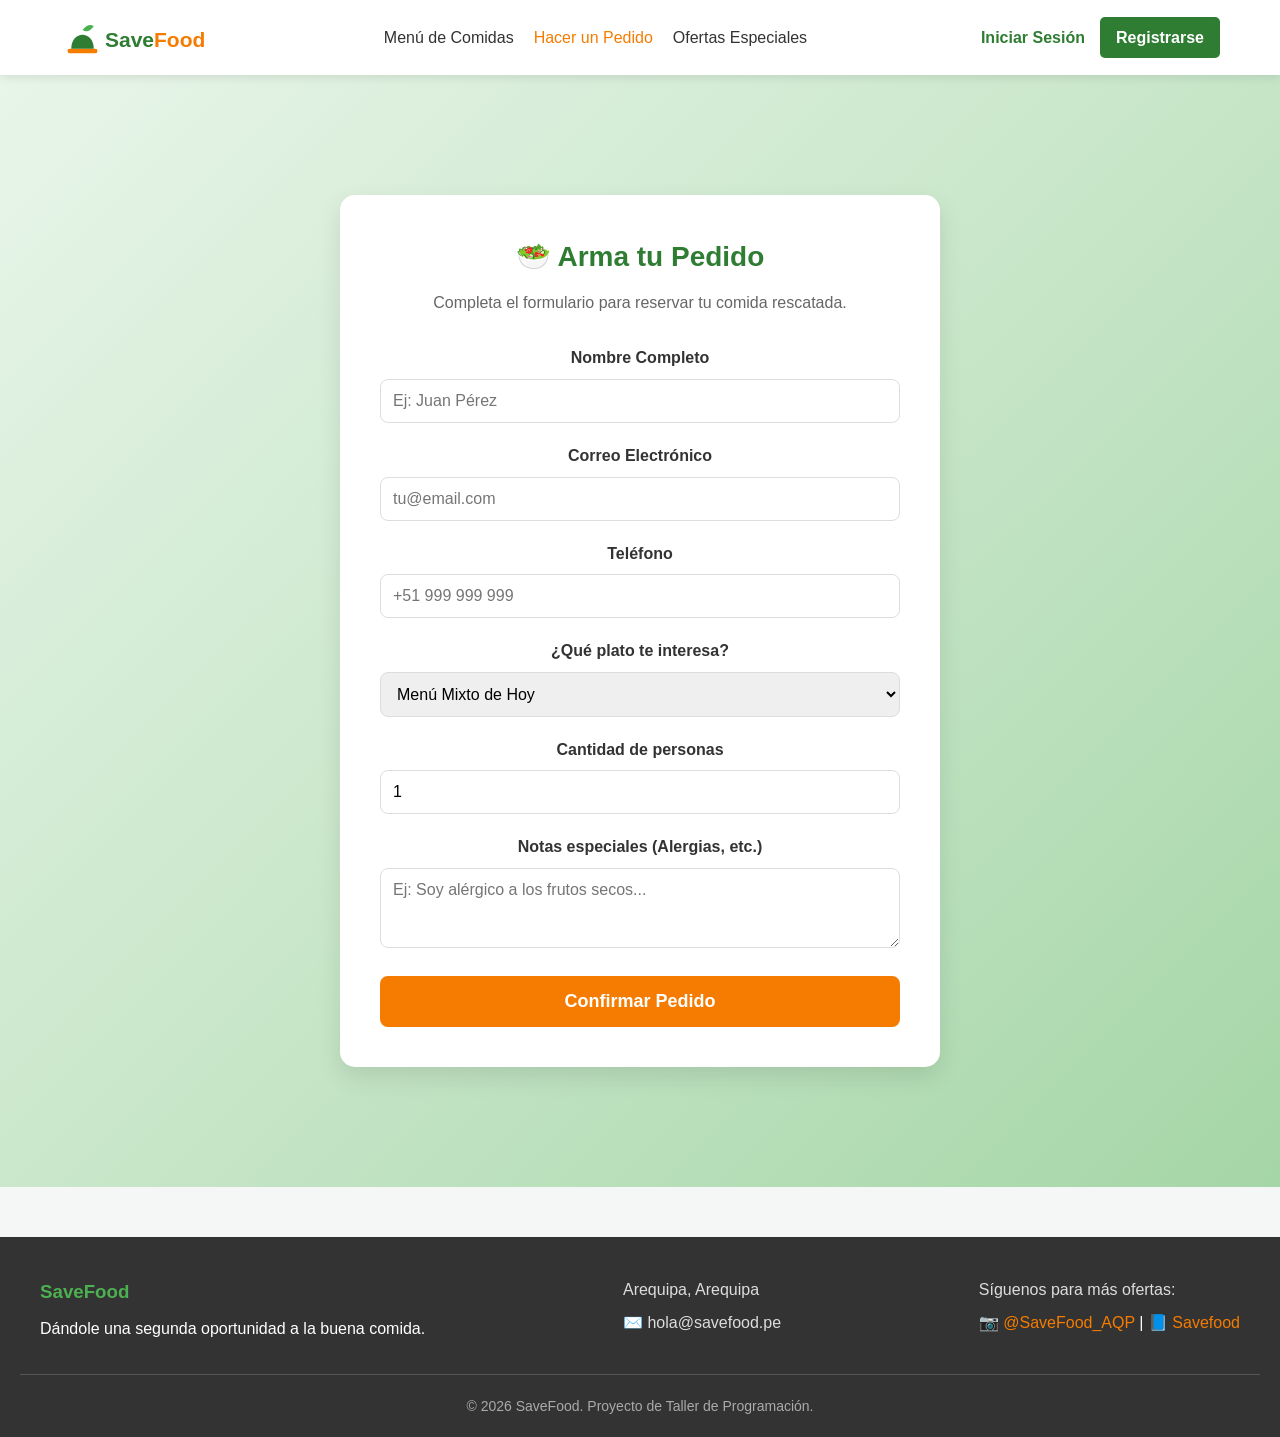
==== form_pedido.html @ f2fd96bf "Avance de las 4 primeras páginas del proyecto" ====
<!DOCTYPE html>
<html lang="es">
<head>
  <meta charset="UTF-8">
  <meta name="viewport" content="width=device-width, initial-scale=1.0">
  <title>Hacer Pedido | SaveFood</title>
  <link rel="icon" type="image/svg+xml" href="resources/logo_mini.svg">
  <link rel="stylesheet" href="styles.css">
  
  <!-- Estilos específicos para el formulario -->
  <style>
    .form-container {
      background-color: white;
      max-width: 600px;
      margin: 40px auto;
      padding: 40px;
      border-radius: 15px;
      box-shadow: 0 10px 25px rgba(0,0,0,0.1);
    }

    .form-header {
      text-align: center;
      margin-bottom: 30px;
    }

    .form-header h2 {
      color: #2e7d32;
      font-size: 28px;
      margin-bottom: 10px;
    }

    .form-header p {
      color: #666;
    }

    .form-group {
      margin-bottom: 20px;
    }

    .form-group label {
      display: block;
      margin-bottom: 8px;
      font-weight: 600;
      color: #333;
    }

    .form-group input,
    .form-group select,
    .form-group textarea {
      width: 100%;
      padding: 12px;
      border: 1px solid #ddd;
      border-radius: 8px;
      font-size: 16px;
      font-family: inherit;
      transition: border-color 0.3s;
    }

    .form-group input:focus,
    .form-group select:focus,
    .form-group textarea:focus {
      outline: none;
      border-color: #2e7d32;
      box-shadow: 0 0 0 3px rgba(46, 125, 50, 0.1);
    }

    .btn-enviar {
      width: 100%;
      padding: 15px;
      background-color: #f57c00;
      color: white;
      border: none;
      border-radius: 8px;
      font-size: 18px;
      font-weight: bold;
      cursor: pointer;
      transition: background 0.3s, transform 0.2s;
    }

    .btn-enviar:hover {
      background-color: #e65100;
      transform: translateY(-2px);
    }
  </style>
</head>
<body>

  <!-- HEADER (Igual al index) -->
  <header class="header-principal">
    <nav class="navegacion">
      <div class="logo">
        <a href="index.html">
          <img src="resources/logo_full.svg" alt="Logo SaveFood" class="logo-img">
        </a>
      </div>
      
      <ul class="enlaces-menu">
        <li><a href="menu.html">Menú de Comidas</a></li>
        <li><a href="form_pedido.html" style="color: #f57c00;">Hacer un Pedido</a></li>
        <li><a href="ofertas.html">Ofertas Especiales</a></li>
      </ul>

      <div class="accesos-usuario">
        <a href="login.html" class="btn-login">Iniciar Sesión</a>
        <a href="registrar.html" class="btn-registro">Registrarse</a>
      </div>
    </nav>
  </header>

  <main>
    <section class="hero-section">
      <div class="form-container">
        
        <div class="form-header">
          <h2>🥗 Arma tu Pedido</h2>
          <p>Completa el formulario para reservar tu comida rescatada.</p>
        </div>

        <form action="#" method="POST">
          
          <div class="form-group">
            <label for="nombre">Nombre Completo</label>
            <input type="text" id="nombre" name="nombre" placeholder="Ej: Juan Pérez" required>
          </div>

          <div class="form-group">
            <label for="email">Correo Electrónico</label>
            <input type="email" id="email" name="email" placeholder="tu@email.com" required>
          </div>

          <div class="form-group">
            <label for="telefono">Teléfono</label>
            <input type="tel" id="telefono" name="telefono" placeholder="+51 999 999 999" required>
          </div>

          <div class="form-group">
            <label for="plato">¿Qué plato te interesa?</label>
            <select id="plato" name="plato">
              <option value="mixto">Menú Mixto de Hoy</option>
              <option value="vegano">Opción Vegana</option>
              <option value="postre">Postres Salvados</option>
              <option value="otro">Sorpréndeme (Random)</option>
            </select>
          </div>

          <div class="form-group">
            <label for="cantidad">Cantidad de personas</label>
            <input type="number" id="cantidad" name="cantidad" min="1" max="10" value="1">
          </div>

          <div class="form-group">
            <label for="notas">Notas especiales (Alergias, etc.)</label>
            <textarea id="notas" name="notas" rows="3" placeholder="Ej: Soy alérgico a los frutos secos..."></textarea>
          </div>

          <button type="submit" class="btn-enviar">Confirmar Pedido</button>
          
        </form>
      </div>
    </section>
  </main>

  <footer class="footer-principal">
    <div class="footer-contenedor">
      <div class="footer-info">
        <h3>SaveFood</h3>
        <p>Dándole una segunda oportunidad a la buena comida.</p>
      </div>
      <div class="footer-contacto">
        <p> Arequipa, Arequipa</p>
        <p>✉️ hola@savefood.pe</p>
      </div>
      <div class="footer-redes">
        <p>Síguenos para más ofertas:</p>
        <a href="#">📷 @SaveFood_AQP</a> | <a href="#">📘 Savefood</a>
      </div>
    </div>
    <div class="footer-copyright">
      <p>&copy; 2026 SaveFood. Proyecto de Taller de Programación.</p>
    </div>
  </footer>

</body>
</html>
---- styles.css ----
/*
   RESETEO GENERAL
*/
* {
    margin: 0;
    padding: 0;
    box-sizing: border-box;
    font-family: 'Segoe UI', Tahoma, Geneva, Verdana, sans-serif;
}

body {
    background-color: #f4f7f6; /* Fondo gris muy claro */
    color: #333333;            /* Gris oscuro para el texto normal */
    line-height: 1.6;
}

a {
    text-decoration: none;
    color: inherit;
}

ul {
    list-style: none;
}

/*
   1. BARRA DE NAVEGACIÓN (HEADER)
*/
.header-principal {
    background-color: #ffffff;
    box-shadow: 0 2px 10px rgba(0, 0, 0, 0.1);
    position: sticky;
    top: 0;
    z-index: 100;
}

.navegacion {
    display: flex;
    justify-content: space-between;
    align-items: center;
    max-width: 1200px;
    margin: 0 auto;
    padding: 15px 20px;
}

.logo h2 {
    color: #2e7d32; /* Verde oscuro */
    font-size: 24px;
    font-weight: 800;
}

.logo-img {
    height: 45px; /* Tamaño del logo*/
    width: auto;  /* Mantiene las proporciones correctas de la imagen */
    display: block; /* Evita pequeños márgenes invisibles debajo de la imagen */
    transition: transform 0.3s ease; /* Efecto suave para cuando pases el mouse */
}

.logo-img:hover {
    transform: scale(1.05);
}

.enlaces-menu {
    display: flex;
    gap: 20px;
}

.enlaces-menu a {
    font-weight: 500;
    transition: color 0.3s ease;
}

.enlaces-menu a:hover {
    color: #f57c00; /* Naranja oferta */
}

.accesos-usuario {
    display: flex;
    gap: 15px;
    align-items: center;
}

.btn-login {
    font-weight: 600;
    color: #2e7d32; /* Verde oscuro */
}

.btn-login:hover {
    color: #f57c00; /* Naranja oferta */
}

.btn-registro {
    background-color: #2e7d32; /* Verde oscuro */
    color: #ffffff;
    padding: 8px 16px;
    border-radius: 5px;
    font-weight: 600;
    transition: background 0.3s;
}

.btn-registro:hover {
    background-color: #4caf50; /* Verde claro */
}

/* 
   RESPONSIVIDAD DEL HEADER (Media Queries)
*/

@media (max-width: 768px) {
    .navegacion {
        flex-direction: column; 
        gap: 15px;              
        padding: 15px 10px;
    }

    .enlaces-menu {
        flex-wrap: wrap;       
        justify-content: center;
        gap: 15px;
    }

    .accesos-usuario {
        width: 100%;
        justify-content: center; /* Centra los botones de inicio/registro en móviles */
    }
}

@media (max-width: 480px) {
    .enlaces-menu {
        flex-direction: column; /* En pantallas muy pequeñas (celulares), los enlaces van uno abajo del otro */
        align-items: center;
        gap: 10px;
    }
}

/*
   2. SECCIÓN PRINCIPAL (HERO SECTION)
*/
.hero-section {
    min-height: 100vh;
    text-align: center;
    padding: 80px 20px;
    background: linear-gradient(135deg, #e8f5e9 0%, #c8e6c9 50%, #a5d6a7 100%);
    background-color: #ffffff;
    margin-bottom: 40px;
}

.hero-contenido {
    max-width: 800px;
    margin: 0 auto;
}

.hero-contenido h1 {
    font-size: 48px; /* Aumentamos un poco el tamaño para el efecto full screen */
    color: #2e7d32;
    margin-bottom: 20px;
}

.hero-contenido p {
    font-size: 20px; /* Texto un poco más grande y legible */
    margin-bottom: 40px;
    color: #555;
}

.botones-accion {
    display: flex;
    justify-content: center;
    gap: 20px;
    flex-wrap: wrap;
}

/* Estilos compartidos para botones grandes */
.btn-primario, .btn-secundario {
    padding: 12px 24px;
    border-radius: 5px;
    font-weight: bold;
    font-size: 16px;
    transition: all 0.3s ease;
}

.btn-primario {
    background-color: #f57c00; /* Naranja oferta */
    color: #ffffff;
}

.btn-primario:hover {
    background-color: #e65100; /* Naranja hover */
    transform: translateY(-2px);
}

.btn-secundario {
    background-color: transparent;
    color: #f57c00; /* Naranja oferta */
    border: 2px solid #f57c00; /* Naranja oferta */
}

.btn-secundario:hover {
    background-color: #f57c00; /* Naranja oferta */
    color: #ffffff;
}

/*
   3. SECCIÓN: ¿CÓMO FUNCIONA?
*/
.como-funciona-section {
    max-width: 1200px;
    margin: 0 auto;
    text-align: center;
    padding: 40px 20px 80px;
}

.como-funciona-section h2 {
    color: #2e7d32; /* Verde oscuro */
    margin-bottom: 40px;
    font-size: 28px;
}

.pasos-contenedor {
    display: grid;
    grid-template-columns: repeat(auto-fit, minmax(300px, 1fr));
    gap: 30px;
    margin: 0 auto; 
}

.paso-tarjeta {
    padding: 30px 20px;
    border-radius: 10px;
    box-shadow: 0 4px 6px rgba(0, 0, 0, 0.05);
    transition: transform 0.3s;
}

.paso-tarjeta:hover {
    transform: translateY(-5px);
}

.numero-paso {
    display: inline-block;
    background-color: #4caf50; /* Verde claro */
    color: #ffffff;
    width: 40px;
    height: 40px;
    line-height: 40px;
    border-radius: 50%;
    font-size: 20px;
    font-weight: bold;
    margin-bottom: 15px;
}

/*
   4. PIE DE PÁGINA (FOOTER)
*/
.footer-principal {
    background-color: #333333; /* Gris oscuro */
    color: #ffffff;
    padding: 40px 20px 20px;
    margin-top: 50px;
}

.footer-contenedor {
    max-width: 1200px;
    margin: 0 auto;
    display: flex;
    justify-content: space-between;
    flex-wrap: wrap;
    gap: 20px;
    margin-bottom: 30px;
}

.footer-info h3 {
    color: #4caf50; /* Verde claro */
    margin-bottom: 10px;
}

.footer-contacto p, .footer-redes p {
    margin-bottom: 8px;
    color: #ddd;
}

.footer-redes a {
    color: #f57c00; /* Naranja oferta */
}

.footer-redes a:hover {
    text-decoration: underline;
}

.footer-copyright {
    text-align: center;
    border-top: 1px solid #555;
    padding-top: 20px;
    font-size: 14px;
    color: #aaa;
}

/* 
   5. PÁGINA DE OFERTAS (ofertas.html)
*/

.ofertas-encabezado {
    text-align: center;
    margin-bottom: 50px;
}

.ofertas-encabezado h1 {
    color: #2e7d32;
    font-size: 36px;
    margin-bottom: 15px;
}

.ofertas-encabezado p {
    color: #555;
    font-size: 18px;
}

/* Cuadrícula responsiva para las tarjetas */
.grid-ofertas {
    display: grid;
    /* para que las tarjetas se adapten solas al tamaño de la pantalla */
    grid-template-columns: repeat(auto-fit, minmax(300px, 1fr));
    gap: 30px;
}

/* Diseño de cada tarjeta individual */
.tarjeta-oferta {
    background-color: #ffffff;
    border-radius: 10px;
    box-shadow: 0 4px 10px rgba(0, 0, 0, 0.08);
    overflow: hidden; /* Mantiene el indicador de urgencia dentro de los bordes redondeados */
    transition: transform 0.3s ease, box-shadow 0.3s ease;
    display: flex;
    flex-direction: column;
}

.tarjeta-oferta:hover {
    transform: translateY(-5px);
    box-shadow: 0 8px 20px rgba(0, 0, 0, 0.12);
}

/* Indicadores de urgencia */
.indicador-urgencia {
    background-color: #f57c00; /* Naranja base */
    color: #ffffff;
    text-align: center;
    padding: 10px;
    font-weight: bold;
    font-size: 14px;
    letter-spacing: 0.5px;
}

.urgencia-alta {
    background-color: #d32f2f; /* Rojo alerta para mayor urgencia */
}

/* Contenido interno de la tarjeta */
.oferta-contenido {
    padding: 25px 20px;
    display: flex;
    flex-direction: column;
    flex-grow: 1; /* Hace que el botón siempre quede al final si los textos varían */
}

.producto-nombre {
    color: #333333;
    font-size: 20px;
    margin-bottom: 5px;
}

.producto-restaurante {
    color: #777777;
    font-size: 14px;
    margin-bottom: 20px;
}

/* Sección de precios (Tachado y Descuento) */
.producto-precios {
    display: flex;
    align-items: center;
    justify-content: space-between;
    margin-bottom: 25px;
    padding-top: 15px;
    border-top: 1px dashed #dddddd;
}

.precio-original {
    color: #999999;
    text-decoration: line-through; /* Crea el efecto de texto tachado */
    font-size: 16px;
}

.precio-descuento {
    color: #2e7d32;
    font-size: 24px;
    font-weight: 800;
}

/* Utilidad para hacer que el botón ocupe todo el ancho disponible */
.btn-ancho-completo {
    width: 100%;
    display: block;
    text-align: center;
    margin-top: auto; /* Empuja el botón hacia abajo si sobra espacio */
    background-color: #2e7d32;
}

.btn-ancho-completo:hover{
    background: #4caf50;
}

/*
    6. SECCIÓN MENÚ DE COMIDAS
*/

.container-menu {
    max-width: 1200px;
    margin: 40px auto;
    padding: 0 20px;
}

.titulo-seccion {
    text-align: center;
    margin-bottom: 40px;
}

.page-title {
    font-size: 36px;
    color: #2e7d32;
    margin-bottom: 10px;
}

.subhead {
    color: #666;
    font-size: 18px;
}

.contenedor-menu {
    display: flex;
    gap: 25px;
    justify-content: center;
    flex-wrap: wrap;
}

/* CARD */
.card {
    background: #fff;
    width: 280px;
    border-radius: 12px;
    overflow: hidden;
    box-shadow: 0 4px 12px rgba(0,0,0,0.1);
    transition: transform 0.3s ease;
}

.card:hover {
    transform: translateY(-5px);
}

.card img {
    width: 100%;
    height: 140px;
    object-fit: cover;
    display: block;
}

.contenido {
    padding: 20px;
}

.contenido h2 {
    font-size: 18px;
    margin-bottom: 10px;
    color: #333;
}

.descripcion {
    font-size: 14px;
    color: #666;
    margin-bottom: 10px;
    line-height: 1.4;
}

.precio-original {
    text-decoration: line-through;
    color: #999;
    font-size: 13px;
}

.precio-descuento {
    font-size: 18px;
    font-weight: bold;
    color: #f57c00;
    margin: 8px 0;
}

/* BOTÓN */
.btn-animado {
    width: 100%;
    padding: 10px;
    border: none;
    background: #2e7d32;
    color: white;
    border-radius: 6px;
    cursor: pointer;
    transition: 0.3s;
    font-weight: 600;
    font-size: 14px;
}

.btn-animado:hover {
    background: #4caf50;
}

.btn-animado:active {
    transform: scale(0.98);
}

/* DESTACADO */
.destacado {
    border: 2px solid #f57c00;
    transform: scale(1.02);
}

.destacado:hover {
    transform: translateY(-5px) scale(1.02);
}

/* RESPONSIVE */
@media (max-width: 768px) {
    .card {
        width: 250px;
    }
    
    .card img {
        height: 130px;
    }
    
    .page-title {
        font-size: 28px;
    }
}

@media (max-width: 480px) {
    .contenedor-menu {
        gap: 15px;
        padding: 0 10px;
    }
    
    .card {
        width: 100%;
        max-width: 280px;
    }
    
    .card img {
        height: 120px;
    }
    
    .page-title {
        font-size: 24px;
    }
    
    .subhead {
        font-size: 16px;
    }
}
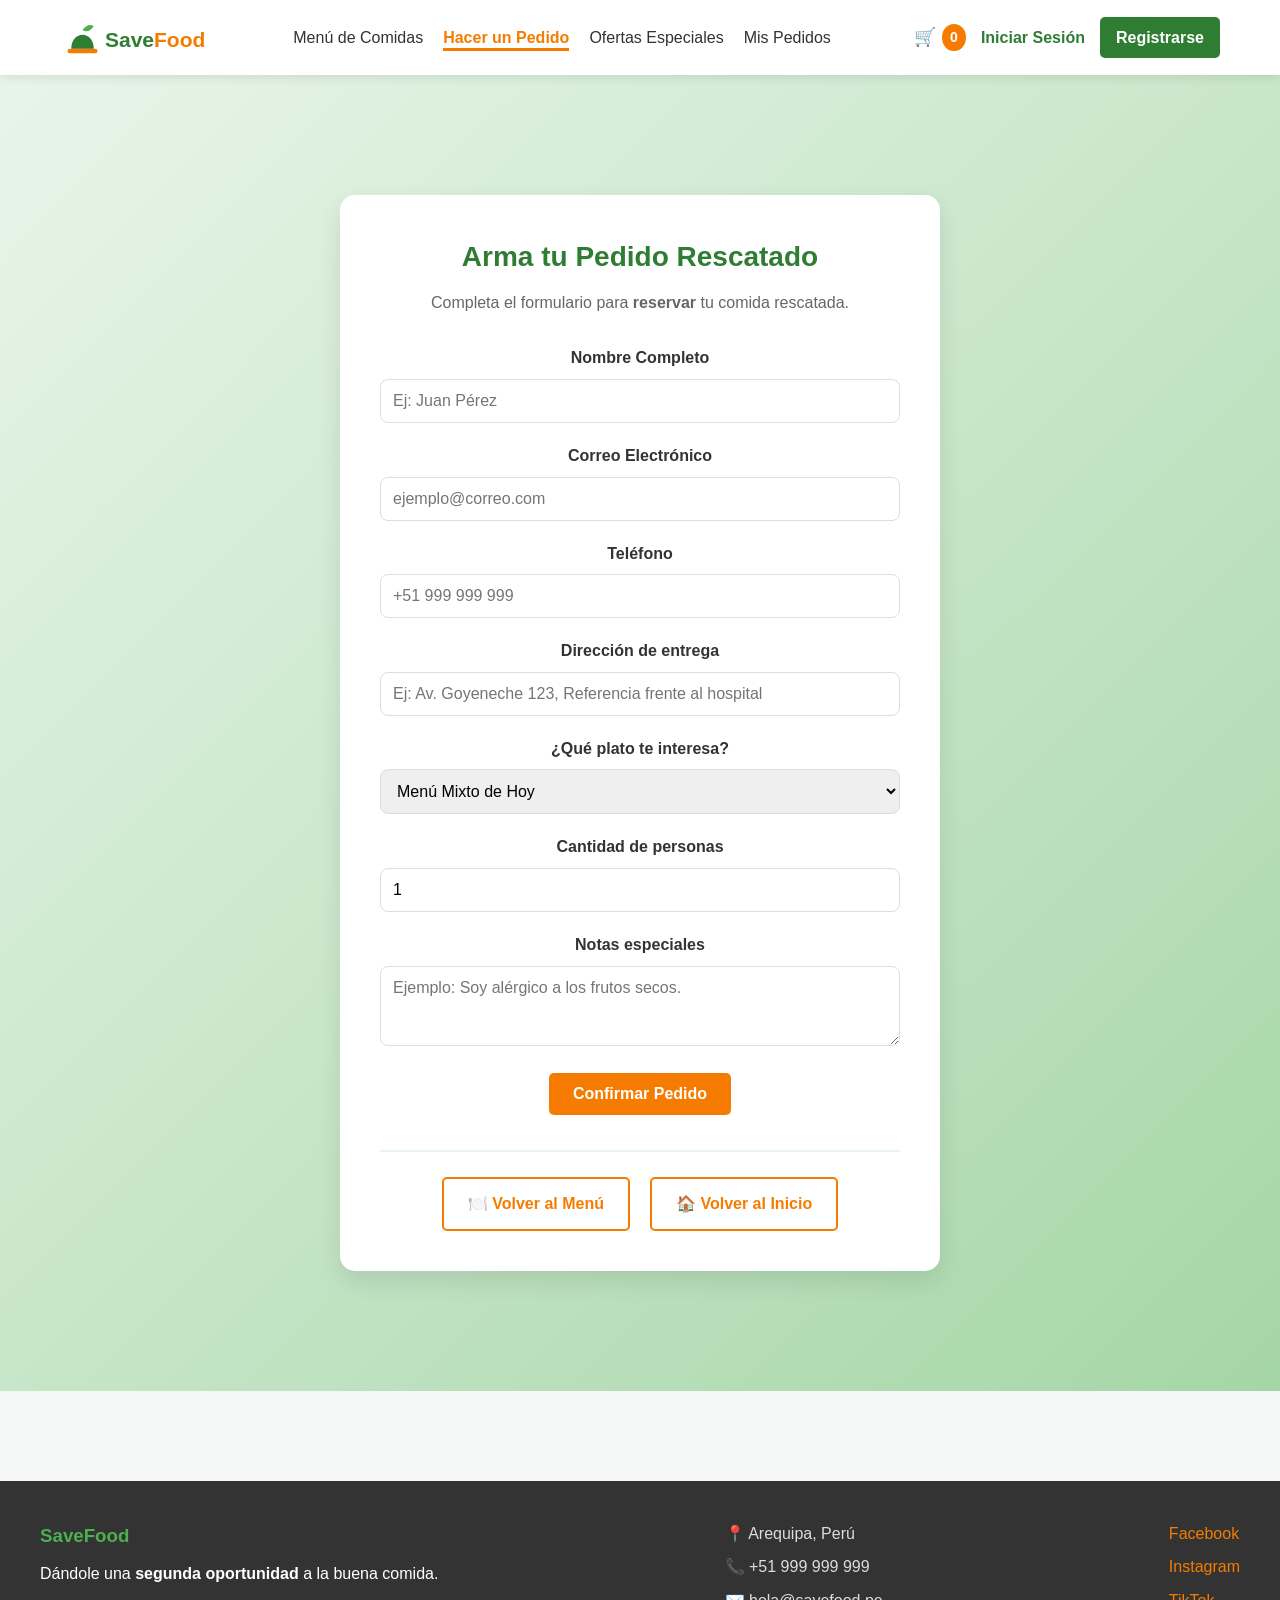
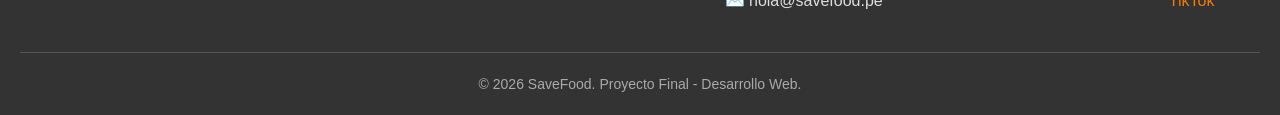
==== commit 4705810a: "Add files via upload" ====
--- a/form_pedido.html
+++ b/form_pedido.html
@@ -1,184 +1,234 @@
-<!DOCTYPE html>
-<html lang="es">
-<head>
-  <meta charset="UTF-8">
-  <meta name="viewport" content="width=device-width, initial-scale=1.0">
-  <title>Hacer Pedido | SaveFood</title>
-  <link rel="icon" type="image/svg+xml" href="resources/logo_mini.svg">
-  <link rel="stylesheet" href="styles.css">
-  
-  <!-- Estilos específicos para el formulario -->
-  <style>
-    .form-container {
-      background-color: white;
-      max-width: 600px;
-      margin: 40px auto;
-      padding: 40px;
-      border-radius: 15px;
-      box-shadow: 0 10px 25px rgba(0,0,0,0.1);
-    }
-
-    .form-header {
-      text-align: center;
-      margin-bottom: 30px;
-    }
-
-    .form-header h2 {
-      color: #2e7d32;
-      font-size: 28px;
-      margin-bottom: 10px;
-    }
-
-    .form-header p {
-      color: #666;
-    }
-
-    .form-group {
-      margin-bottom: 20px;
-    }
-
-    .form-group label {
-      display: block;
-      margin-bottom: 8px;
-      font-weight: 600;
-      color: #333;
-    }
-
-    .form-group input,
-    .form-group select,
-    .form-group textarea {
-      width: 100%;
-      padding: 12px;
-      border: 1px solid #ddd;
-      border-radius: 8px;
-      font-size: 16px;
-      font-family: inherit;
-      transition: border-color 0.3s;
-    }
-
-    .form-group input:focus,
-    .form-group select:focus,
-    .form-group textarea:focus {
-      outline: none;
-      border-color: #2e7d32;
-      box-shadow: 0 0 0 3px rgba(46, 125, 50, 0.1);
-    }
-
-    .btn-enviar {
-      width: 100%;
-      padding: 15px;
-      background-color: #f57c00;
-      color: white;
-      border: none;
-      border-radius: 8px;
-      font-size: 18px;
-      font-weight: bold;
-      cursor: pointer;
-      transition: background 0.3s, transform 0.2s;
-    }
-
-    .btn-enviar:hover {
-      background-color: #e65100;
-      transform: translateY(-2px);
-    }
-  </style>
-</head>
-<body>
-
-  <!-- HEADER (Igual al index) -->
-  <header class="header-principal">
-    <nav class="navegacion">
-      <div class="logo">
-        <a href="index.html">
-          <img src="resources/logo_full.svg" alt="Logo SaveFood" class="logo-img">
-        </a>
-      </div>
-      
-      <ul class="enlaces-menu">
-        <li><a href="menu.html">Menú de Comidas</a></li>
-        <li><a href="form_pedido.html" style="color: #f57c00;">Hacer un Pedido</a></li>
-        <li><a href="ofertas.html">Ofertas Especiales</a></li>
-      </ul>
-
-      <div class="accesos-usuario">
-        <a href="login.html" class="btn-login">Iniciar Sesión</a>
-        <a href="registrar.html" class="btn-registro">Registrarse</a>
-      </div>
-    </nav>
-  </header>
-
-  <main>
-    <section class="hero-section">
-      <div class="form-container">
-        
-        <div class="form-header">
-          <h2>🥗 Arma tu Pedido</h2>
-          <p>Completa el formulario para reservar tu comida rescatada.</p>
-        </div>
-
-        <form action="#" method="POST">
-          
-          <div class="form-group">
-            <label for="nombre">Nombre Completo</label>
-            <input type="text" id="nombre" name="nombre" placeholder="Ej: Juan Pérez" required>
-          </div>
-
-          <div class="form-group">
-            <label for="email">Correo Electrónico</label>
-            <input type="email" id="email" name="email" placeholder="tu@email.com" required>
-          </div>
-
-          <div class="form-group">
-            <label for="telefono">Teléfono</label>
-            <input type="tel" id="telefono" name="telefono" placeholder="+51 999 999 999" required>
-          </div>
-
-          <div class="form-group">
-            <label for="plato">¿Qué plato te interesa?</label>
-            <select id="plato" name="plato">
-              <option value="mixto">Menú Mixto de Hoy</option>
-              <option value="vegano">Opción Vegana</option>
-              <option value="postre">Postres Salvados</option>
-              <option value="otro">Sorpréndeme (Random)</option>
-            </select>
-          </div>
-
-          <div class="form-group">
-            <label for="cantidad">Cantidad de personas</label>
-            <input type="number" id="cantidad" name="cantidad" min="1" max="10" value="1">
-          </div>
-
-          <div class="form-group">
-            <label for="notas">Notas especiales (Alergias, etc.)</label>
-            <textarea id="notas" name="notas" rows="3" placeholder="Ej: Soy alérgico a los frutos secos..."></textarea>
-          </div>
-
-          <button type="submit" class="btn-enviar">Confirmar Pedido</button>
-          
-        </form>
-      </div>
-    </section>
-  </main>
-
-  <footer class="footer-principal">
-    <div class="footer-contenedor">
-      <div class="footer-info">
-        <h3>SaveFood</h3>
-        <p>Dándole una segunda oportunidad a la buena comida.</p>
-      </div>
-      <div class="footer-contacto">
-        <p> Arequipa, Arequipa</p>
-        <p>✉️ hola@savefood.pe</p>
-      </div>
-      <div class="footer-redes">
-        <p>Síguenos para más ofertas:</p>
-        <a href="#">📷 @SaveFood_AQP</a> | <a href="#">📘 Savefood</a>
-      </div>
-    </div>
-    <div class="footer-copyright">
-      <p>&copy; 2026 SaveFood. Proyecto de Taller de Programación.</p>
-    </div>
-  </footer>
-
-</body>
+<!DOCTYPE html>
+<html lang="es">
+
+<head>
+    <meta charset="UTF-8">
+    <meta name="viewport" content="width=device-width, initial-scale=1.0">
+    <meta name="description"
+        content="Completa tu pedido en SaveFood y reserva alimentos de calidad mientras ayudas a reducir el desperdicio de comida.">
+
+    <title>Hacer Pedido | SaveFood</title>
+
+    <link rel="icon" type="image/svg+xml" href="resources/logo_mini.svg">
+    <link rel="stylesheet" href="styles.css">
+</head>
+
+<body>
+
+    <!-- =========================================
+         SESIÓN 02 - ENCABEZADO DEL SITIO
+    ========================================= -->
+
+    <header class="header-principal">
+
+        <nav class="navegacion">
+
+            <div class="logo">
+                <a href="index.html">
+                    <img src="resources/logo_full.svg"
+                        alt="Logo SaveFood"
+                        class="logo-img">
+                </a>
+            </div>
+
+            <ul class="enlaces-menu">
+                <li><a href="menu.html">Menú de Comidas</a></li>
+                <li><a href="form_pedido.html" class="pagina-activa">Hacer un Pedido</a></li>
+                <li><a href="ofertas.html">Ofertas Especiales</a></li>
+                <li><a href="pedidos.html">Mis Pedidos</a></li>
+            </ul>
+
+            <div class="accesos-usuario">
+
+                <div class="carrito-icono">
+                    🛒
+                    <span id="contador-carrito" class="contador-carrito">0</span>
+                </div>
+
+                <a href="login.html" class="btn-login">Iniciar Sesión</a>
+                <a href="registrar.html" class="btn-registro">Registrarse</a>
+
+            </div>
+
+        </nav>
+
+    </header>
+
+    <!-- =========================================
+         SESIÓN 08 - Grid Layout (main con grid de una columna)
+    ========================================= -->
+
+    <main class="contenido-principal grid-layout">
+
+        <section class="hero-section">
+
+            <div class="contenedor">
+
+                <div class="form-container">
+
+                    <div class="form-header">
+                        <h2><strong>Arma tu Pedido</strong> Rescatado</h2>
+                        <p>Completa el formulario para <strong>reservar</strong> tu comida rescatada.</p>
+                    </div>
+
+                    <!-- SESIÓN 13 - Resumen del carrito -->
+                    <div id="resumen-carrito" class="resumen-carrito">
+                        <!-- El contenido se renderiza con JavaScript -->
+                    </div>
+
+                    <!-- SESIÓN 10 - Formulario de pedido -->
+                    <form id="pedidoForm">
+
+                        <div class="form-group">
+                            <label for="nombre">Nombre Completo</label>
+                            <input type="text" id="nombre" name="nombre" maxlength="60"
+                                   autocomplete="name" placeholder="Ej: Juan Pérez" required>
+                        </div>
+
+                        <div class="form-group">
+                            <label for="email">Correo Electrónico</label>
+                            <input type="email" id="email" name="email" maxlength="100"
+                                   autocomplete="email" placeholder="ejemplo@correo.com" required>
+                        </div>
+
+                        <div class="form-group">
+                            <label for="telefono">Teléfono</label>
+                            <input type="tel" id="telefono" name="telefono" maxlength="15"
+                                   placeholder="+51 999 999 999" required>
+                        </div>
+
+                        <div class="form-group">
+                            <label for="direccion">Dirección de entrega</label>
+                            <input type="text" id="direccion" name="direccion" maxlength="100"
+                                   placeholder="Ej: Av. Goyeneche 123, Referencia frente al hospital" required>
+                        </div>
+
+                        <div class="form-group">
+                            <label for="plato">¿Qué plato te interesa?</label>
+                            <select id="plato" name="plato" required>
+                                <option value="mixto">Menú Mixto de Hoy</option>
+                                <option value="vegano">Opción Vegana</option>
+                                <option value="postre">Postres Salvados</option>
+                                <option value="otro">Sorpréndeme</option>
+                            </select>
+                        </div>
+
+                        <div class="form-group">
+                            <label for="cantidad">Cantidad de personas</label>
+                            <input type="number" id="cantidad" name="cantidad" min="1" max="10" value="1" required>
+                        </div>
+
+                        <div class="form-group">
+                            <label for="notas">Notas especiales</label>
+                            <textarea id="notas" name="notas" rows="3" maxlength="250"
+                                      placeholder="Ejemplo: Soy alérgico a los frutos secos."></textarea>
+                        </div>
+
+                        <button type="submit" id="btnPedido" class="btn-enviar">
+                            Confirmar Pedido
+                        </button>
+
+                    </form>
+
+                    <div class="form-acciones">
+                        <a href="menu.html" class="btn-secundario">🍽️ Volver al Menú</a>
+                        <a href="index.html" class="btn-secundario">🏠 Volver al Inicio</a>
+                    </div>
+
+                </div>
+
+            </div>
+
+        </section>
+
+    </main>
+
+    <!-- =========================================
+         SESIÓN 02 - PIE DE PÁGINA (unificado)
+    ========================================= -->
+
+    <footer class="footer-principal">
+
+        <div class="footer-contenedor">
+
+            <div class="footer-info">
+                <h3>SaveFood</h3>
+                <p>Dándole una <strong>segunda oportunidad</strong> a la buena comida.</p>
+            </div>
+
+            <div class="footer-contacto">
+                <p>📍 Arequipa, Perú</p>
+                <p>📞 +51 999 999 999</p>
+                <p>✉️ hola@savefood.pe</p>
+            </div>
+
+            <div class="footer-redes">
+                <p><a href="#">Facebook</a></p>
+                <p><a href="#">Instagram</a></p>
+                <p><a href="#">TikTok</a></p>
+            </div>
+
+        </div>
+
+        <div class="footer-copyright">
+            <p>&copy; 2026 SaveFood. Proyecto Final - Desarrollo Web.</p>
+        </div>
+
+    </footer>
+
+    <script src="menu-script.js" defer></script>
+
+    <script>
+        document.addEventListener("DOMContentLoaded", function() {
+            renderizarCarrito();
+        });
+
+        const pedidoForm = document.getElementById("pedidoForm");
+
+        if (pedidoForm) {
+            pedidoForm.addEventListener("submit", function(e) {
+                e.preventDefault();
+
+                const nombre = document.getElementById("nombre").value.trim();
+                const email = document.getElementById("email").value.trim();
+                const telefono = document.getElementById("telefono").value.trim();
+                const direccion = document.getElementById("direccion").value.trim();
+
+                if (nombre === "" || email === "" || telefono === "" || direccion === "") {
+                    alert("Por favor, complete todos los campos obligatorios.");
+                    return;
+                }
+
+                if (carrito.length === 0) {
+                    alert("Tu carrito está vacío. Agrega productos desde el menú.");
+                    return;
+                }
+
+                const total = calcularTotalCarrito();
+
+                let mensaje = "¡Pedido confirmado!\n\n";
+                mensaje += "Cliente: " + nombre + "\n";
+                mensaje += "Correo: " + email + "\n";
+                mensaje += "Teléfono: " + telefono + "\n";
+                mensaje += "Dirección: " + direccion + "\n\n";
+                mensaje += "Productos:\n";
+
+                for (let i = 0; i < carrito.length; i++) {
+                    const item = carrito[i];
+                    mensaje += "  - " + item.nombre + " x" + item.cantidad + " = S/ " + (item.precio * item.cantidad).toFixed(2) + "\n";
+                }
+
+                mensaje += "\nTotal: S/ " + total;
+
+                alert(mensaje);
+
+                vaciarCarrito();
+                pedidoForm.reset();
+                renderizarCarrito();
+            });
+        }
+    </script>
+
+</body>
+
 </html>
--- a/styles.css
+++ b/styles.css
@@ -1,6 +1,7 @@
-/*
-   RESETEO GENERAL
-*/
+/* =========================================
+   SESIÓN 01 - Reset y estilos base
+   ========================================= */
+
 * {
     margin: 0;
     padding: 0;
@@ -9,8 +10,8 @@
 }
 
 body {
-    background-color: #f4f7f6; /* Fondo gris muy claro */
-    color: #333333;            /* Gris oscuro para el texto normal */
+    background-color: #f4f7f6;
+    color: #333333;
     line-height: 1.6;
 }
 
@@ -23,9 +24,20 @@
     list-style: none;
 }
 
-/*
-   1. BARRA DE NAVEGACIÓN (HEADER)
-*/
+/* =========================================
+   SESIÓN 02 - Contenedor general
+   ========================================= */
+
+.contenedor {
+    max-width: 1200px;
+    margin: 0 auto;
+    padding: 0 20px;
+}
+
+/* =========================================
+   SESIÓN 02 - Header y Navegación
+   ========================================= */
+
 .header-principal {
     background-color: #ffffff;
     box-shadow: 0 2px 10px rgba(0, 0, 0, 0.1);
@@ -43,17 +55,11 @@
     padding: 15px 20px;
 }
 
-.logo h2 {
-    color: #2e7d32; /* Verde oscuro */
-    font-size: 24px;
-    font-weight: 800;
-}
-
 .logo-img {
-    height: 45px; /* Tamaño del logo*/
-    width: auto;  /* Mantiene las proporciones correctas de la imagen */
-    display: block; /* Evita pequeños márgenes invisibles debajo de la imagen */
-    transition: transform 0.3s ease; /* Efecto suave para cuando pases el mouse */
+    height: 45px;
+    width: auto;
+    display: block;
+    transition: transform 0.3s ease;
 }
 
 .logo-img:hover {
@@ -71,8 +77,48 @@
 }
 
 .enlaces-menu a:hover {
-    color: #f57c00; /* Naranja oferta */
-}
+    color: #f57c00;
+}
+
+/* =========================================
+   SESIÓN 02 - Página activa en el menú
+   ========================================= */
+
+.pagina-activa {
+    color: #f57c00 !important;
+    font-weight: 700 !important;
+    border-bottom: 3px solid #f57c00;
+    padding-bottom: 2px;
+}
+
+/* =========================================
+   SESIÓN 13 - Carrito de compras (icono y contador)
+   ========================================= */
+
+.carrito-icono {
+    display: flex;
+    align-items: center;
+    gap: 6px;
+    font-size: 18px;
+    font-weight: 600;
+    color: #2e7d32;
+    cursor: default;
+}
+
+.contador-carrito {
+    background-color: #f57c00;
+    color: #ffffff;
+    border-radius: 50%;
+    padding: 2px 8px;
+    font-size: 14px;
+    font-weight: bold;
+    min-width: 22px;
+    text-align: center;
+}
+
+/* =========================================
+   SESIÓN 02 - Accesos de usuario
+   ========================================= */
 
 .accesos-usuario {
     display: flex;
@@ -82,66 +128,36 @@
 
 .btn-login {
     font-weight: 600;
-    color: #2e7d32; /* Verde oscuro */
+    color: #2e7d32;
+    transition: color 0.3s ease;
 }
 
 .btn-login:hover {
-    color: #f57c00; /* Naranja oferta */
+    color: #f57c00;
 }
 
 .btn-registro {
-    background-color: #2e7d32; /* Verde oscuro */
+    background-color: #2e7d32;
     color: #ffffff;
     padding: 8px 16px;
     border-radius: 5px;
     font-weight: 600;
-    transition: background 0.3s;
+    transition: background 0.3s ease;
 }
 
 .btn-registro:hover {
-    background-color: #4caf50; /* Verde claro */
-}
-
-/* 
-   RESPONSIVIDAD DEL HEADER (Media Queries)
-*/
-
-@media (max-width: 768px) {
-    .navegacion {
-        flex-direction: column; 
-        gap: 15px;              
-        padding: 15px 10px;
-    }
-
-    .enlaces-menu {
-        flex-wrap: wrap;       
-        justify-content: center;
-        gap: 15px;
-    }
-
-    .accesos-usuario {
-        width: 100%;
-        justify-content: center; /* Centra los botones de inicio/registro en móviles */
-    }
-}
-
-@media (max-width: 480px) {
-    .enlaces-menu {
-        flex-direction: column; /* En pantallas muy pequeñas (celulares), los enlaces van uno abajo del otro */
-        align-items: center;
-        gap: 10px;
-    }
-}
-
-/*
-   2. SECCIÓN PRINCIPAL (HERO SECTION)
-*/
+    background-color: #4caf50;
+}
+
+/* =========================================
+   SESIÓN 02 / SESIÓN 09 - Hero Section
+   ========================================= */
+
 .hero-section {
     min-height: 100vh;
     text-align: center;
     padding: 80px 20px;
     background: linear-gradient(135deg, #e8f5e9 0%, #c8e6c9 50%, #a5d6a7 100%);
-    background-color: #ffffff;
     margin-bottom: 40px;
 }
 
@@ -151,13 +167,14 @@
 }
 
 .hero-contenido h1 {
-    font-size: 48px; /* Aumentamos un poco el tamaño para el efecto full screen */
+    font-size: 48px;
     color: #2e7d32;
     margin-bottom: 20px;
+    animation: fadeIn 1.2s ease-in-out;
 }
 
 .hero-contenido p {
-    font-size: 20px; /* Texto un poco más grande y legible */
+    font-size: 20px;
     margin-bottom: 40px;
     color: #555;
 }
@@ -169,328 +186,53 @@
     flex-wrap: wrap;
 }
 
-/* Estilos compartidos para botones grandes */
-.btn-primario, .btn-secundario {
+/* =========================================
+   SESIÓN 06 - Botones (unificados)
+   ========================================= */
+
+.btn-primario,
+.btn-secundario,
+.btn-login-form,
+.btn-enviar,
+.btn-ancho-completo {
     padding: 12px 24px;
     border-radius: 5px;
     font-weight: bold;
     font-size: 16px;
+    border: none;
+    cursor: pointer;
     transition: all 0.3s ease;
-}
-
-.btn-primario {
-    background-color: #f57c00; /* Naranja oferta */
+    display: inline-block;
+    text-align: center;
+}
+
+.btn-primario,
+.btn-login-form,
+.btn-enviar,
+.btn-ancho-completo {
+    background-color: #f57c00;
     color: #ffffff;
 }
 
-.btn-primario:hover {
-    background-color: #e65100; /* Naranja hover */
+.btn-primario:hover,
+.btn-login-form:hover,
+.btn-enviar:hover,
+.btn-ancho-completo:hover {
+    background-color: #e65100;
     transform: translateY(-2px);
 }
 
 .btn-secundario {
     background-color: transparent;
-    color: #f57c00; /* Naranja oferta */
-    border: 2px solid #f57c00; /* Naranja oferta */
+    color: #f57c00;
+    border: 2px solid #f57c00;
 }
 
 .btn-secundario:hover {
-    background-color: #f57c00; /* Naranja oferta */
+    background-color: #f57c00;
     color: #ffffff;
 }
 
-/*
-   3. SECCIÓN: ¿CÓMO FUNCIONA?
-*/
-.como-funciona-section {
-    max-width: 1200px;
-    margin: 0 auto;
-    text-align: center;
-    padding: 40px 20px 80px;
-}
-
-.como-funciona-section h2 {
-    color: #2e7d32; /* Verde oscuro */
-    margin-bottom: 40px;
-    font-size: 28px;
-}
-
-.pasos-contenedor {
-    display: grid;
-    grid-template-columns: repeat(auto-fit, minmax(300px, 1fr));
-    gap: 30px;
-    margin: 0 auto; 
-}
-
-.paso-tarjeta {
-    padding: 30px 20px;
-    border-radius: 10px;
-    box-shadow: 0 4px 6px rgba(0, 0, 0, 0.05);
-    transition: transform 0.3s;
-}
-
-.paso-tarjeta:hover {
-    transform: translateY(-5px);
-}
-
-.numero-paso {
-    display: inline-block;
-    background-color: #4caf50; /* Verde claro */
-    color: #ffffff;
-    width: 40px;
-    height: 40px;
-    line-height: 40px;
-    border-radius: 50%;
-    font-size: 20px;
-    font-weight: bold;
-    margin-bottom: 15px;
-}
-
-/*
-   4. PIE DE PÁGINA (FOOTER)
-*/
-.footer-principal {
-    background-color: #333333; /* Gris oscuro */
-    color: #ffffff;
-    padding: 40px 20px 20px;
-    margin-top: 50px;
-}
-
-.footer-contenedor {
-    max-width: 1200px;
-    margin: 0 auto;
-    display: flex;
-    justify-content: space-between;
-    flex-wrap: wrap;
-    gap: 20px;
-    margin-bottom: 30px;
-}
-
-.footer-info h3 {
-    color: #4caf50; /* Verde claro */
-    margin-bottom: 10px;
-}
-
-.footer-contacto p, .footer-redes p {
-    margin-bottom: 8px;
-    color: #ddd;
-}
-
-.footer-redes a {
-    color: #f57c00; /* Naranja oferta */
-}
-
-.footer-redes a:hover {
-    text-decoration: underline;
-}
-
-.footer-copyright {
-    text-align: center;
-    border-top: 1px solid #555;
-    padding-top: 20px;
-    font-size: 14px;
-    color: #aaa;
-}
-
-/* 
-   5. PÁGINA DE OFERTAS (ofertas.html)
-*/
-
-.ofertas-encabezado {
-    text-align: center;
-    margin-bottom: 50px;
-}
-
-.ofertas-encabezado h1 {
-    color: #2e7d32;
-    font-size: 36px;
-    margin-bottom: 15px;
-}
-
-.ofertas-encabezado p {
-    color: #555;
-    font-size: 18px;
-}
-
-/* Cuadrícula responsiva para las tarjetas */
-.grid-ofertas {
-    display: grid;
-    /* para que las tarjetas se adapten solas al tamaño de la pantalla */
-    grid-template-columns: repeat(auto-fit, minmax(300px, 1fr));
-    gap: 30px;
-}
-
-/* Diseño de cada tarjeta individual */
-.tarjeta-oferta {
-    background-color: #ffffff;
-    border-radius: 10px;
-    box-shadow: 0 4px 10px rgba(0, 0, 0, 0.08);
-    overflow: hidden; /* Mantiene el indicador de urgencia dentro de los bordes redondeados */
-    transition: transform 0.3s ease, box-shadow 0.3s ease;
-    display: flex;
-    flex-direction: column;
-}
-
-.tarjeta-oferta:hover {
-    transform: translateY(-5px);
-    box-shadow: 0 8px 20px rgba(0, 0, 0, 0.12);
-}
-
-/* Indicadores de urgencia */
-.indicador-urgencia {
-    background-color: #f57c00; /* Naranja base */
-    color: #ffffff;
-    text-align: center;
-    padding: 10px;
-    font-weight: bold;
-    font-size: 14px;
-    letter-spacing: 0.5px;
-}
-
-.urgencia-alta {
-    background-color: #d32f2f; /* Rojo alerta para mayor urgencia */
-}
-
-/* Contenido interno de la tarjeta */
-.oferta-contenido {
-    padding: 25px 20px;
-    display: flex;
-    flex-direction: column;
-    flex-grow: 1; /* Hace que el botón siempre quede al final si los textos varían */
-}
-
-.producto-nombre {
-    color: #333333;
-    font-size: 20px;
-    margin-bottom: 5px;
-}
-
-.producto-restaurante {
-    color: #777777;
-    font-size: 14px;
-    margin-bottom: 20px;
-}
-
-/* Sección de precios (Tachado y Descuento) */
-.producto-precios {
-    display: flex;
-    align-items: center;
-    justify-content: space-between;
-    margin-bottom: 25px;
-    padding-top: 15px;
-    border-top: 1px dashed #dddddd;
-}
-
-.precio-original {
-    color: #999999;
-    text-decoration: line-through; /* Crea el efecto de texto tachado */
-    font-size: 16px;
-}
-
-.precio-descuento {
-    color: #2e7d32;
-    font-size: 24px;
-    font-weight: 800;
-}
-
-/* Utilidad para hacer que el botón ocupe todo el ancho disponible */
-.btn-ancho-completo {
-    width: 100%;
-    display: block;
-    text-align: center;
-    margin-top: auto; /* Empuja el botón hacia abajo si sobra espacio */
-    background-color: #2e7d32;
-}
-
-.btn-ancho-completo:hover{
-    background: #4caf50;
-}
-
-/*
-    6. SECCIÓN MENÚ DE COMIDAS
-*/
-
-.container-menu {
-    max-width: 1200px;
-    margin: 40px auto;
-    padding: 0 20px;
-}
-
-.titulo-seccion {
-    text-align: center;
-    margin-bottom: 40px;
-}
-
-.page-title {
-    font-size: 36px;
-    color: #2e7d32;
-    margin-bottom: 10px;
-}
-
-.subhead {
-    color: #666;
-    font-size: 18px;
-}
-
-.contenedor-menu {
-    display: flex;
-    gap: 25px;
-    justify-content: center;
-    flex-wrap: wrap;
-}
-
-/* CARD */
-.card {
-    background: #fff;
-    width: 280px;
-    border-radius: 12px;
-    overflow: hidden;
-    box-shadow: 0 4px 12px rgba(0,0,0,0.1);
-    transition: transform 0.3s ease;
-}
-
-.card:hover {
-    transform: translateY(-5px);
-}
-
-.card img {
-    width: 100%;
-    height: 140px;
-    object-fit: cover;
-    display: block;
-}
-
-.contenido {
-    padding: 20px;
-}
-
-.contenido h2 {
-    font-size: 18px;
-    margin-bottom: 10px;
-    color: #333;
-}
-
-.descripcion {
-    font-size: 14px;
-    color: #666;
-    margin-bottom: 10px;
-    line-height: 1.4;
-}
-
-.precio-original {
-    text-decoration: line-through;
-    color: #999;
-    font-size: 13px;
-}
-
-.precio-descuento {
-    font-size: 18px;
-    font-weight: bold;
-    color: #f57c00;
-    margin: 8px 0;
-}
-
-/* BOTÓN */
 .btn-animado {
     width: 100%;
     padding: 10px;
@@ -512,7 +254,148 @@
     transform: scale(0.98);
 }
 
-/* DESTACADO */
+.btn-ancho-completo {
+    width: 100%;
+    display: block;
+}
+
+/* =========================================
+   SESIÓN 08 - Grid (Cómo funciona)
+   ========================================= */
+
+.como-funciona-section {
+    max-width: 1200px;
+    margin: 0 auto;
+    text-align: center;
+    padding: 40px 20px 80px;
+}
+
+.como-funciona-section h2 {
+    color: #2e7d32;
+    margin-bottom: 40px;
+    font-size: 28px;
+}
+
+.pasos-contenedor {
+    display: grid;
+    grid-template-columns: repeat(auto-fit, minmax(300px, 1fr));
+    gap: 30px;
+}
+
+.paso-tarjeta {
+    padding: 30px 20px;
+    border-radius: 10px;
+    box-shadow: 0 4px 6px rgba(0, 0, 0, 0.05);
+    transition: transform 0.3s;
+    background-color: #ffffff;
+}
+
+.paso-tarjeta:hover {
+    transform: translateY(-5px);
+}
+
+.numero-paso {
+    display: inline-block;
+    background-color: #4caf50;
+    color: #ffffff;
+    width: 40px;
+    height: 40px;
+    line-height: 40px;
+    border-radius: 50%;
+    font-size: 20px;
+    font-weight: bold;
+    margin-bottom: 15px;
+}
+
+/* =========================================
+   SESIÓN 06 / SESIÓN 08 - Menú (Cards con Flexbox)
+   ========================================= */
+
+.container-menu {
+    max-width: 1200px;
+    margin: 40px auto;
+    padding: 0 20px;
+}
+
+.titulo-seccion {
+    text-align: center;
+    margin-bottom: 40px;
+}
+
+.page-title {
+    font-size: 36px;
+    color: #2e7d32;
+    margin-bottom: 10px;
+}
+
+.subhead {
+    color: #666;
+    font-size: 18px;
+}
+
+.contenedor-menu {
+    display: flex;
+    gap: 25px;
+    justify-content: center;
+    flex-wrap: wrap;
+}
+
+.card {
+    background: #fff;
+    width: 280px;
+    border-radius: 12px;
+    overflow: hidden;
+    box-shadow: 0 4px 12px rgba(0, 0, 0, 0.1);
+    transition: transform 0.3s ease;
+    animation: slideUp 0.8s ease forwards;
+    opacity: 0;
+}
+
+.card:nth-child(1) { animation-delay: 0.1s; }
+.card:nth-child(2) { animation-delay: 0.3s; }
+.card:nth-child(3) { animation-delay: 0.5s; }
+
+.card:hover {
+    transform: translateY(-5px);
+}
+
+.card img {
+    width: 100%;
+    height: 140px;
+    object-fit: cover;
+    display: block;
+}
+
+.contenido {
+    padding: 20px;
+}
+
+.contenido h2 {
+    font-size: 18px;
+    margin-bottom: 10px;
+    color: #333;
+}
+
+.descripcion {
+    font-size: 14px;
+    color: #666;
+    margin-bottom: 10px;
+    line-height: 1.4;
+}
+
+.precio-original {
+    text-decoration: line-through;
+    color: #999;
+    font-size: 13px;
+}
+
+.precio-descuento {
+    font-size: 18px;
+    font-weight: bold;
+    color: #f57c00;
+    margin: 8px 0;
+}
+
 .destacado {
     border: 2px solid #f57c00;
     transform: scale(1.02);
@@ -522,41 +405,905 @@
     transform: translateY(-5px) scale(1.02);
 }
 
-/* RESPONSIVE */
+/* =========================================
+   SESIÓN 08 - Grid (Ofertas Especiales)
+   ========================================= */
+
+.ofertas-encabezado {
+    text-align: center;
+    margin-bottom: 50px;
+}
+
+.ofertas-encabezado h1 {
+    color: #2e7d32;
+    font-size: 36px;
+    margin-bottom: 15px;
+}
+
+.ofertas-encabezado p {
+    color: #555;
+    font-size: 18px;
+}
+
+.grid-ofertas {
+    display: grid;
+    grid-template-columns: repeat(auto-fit, minmax(300px, 1fr));
+    gap: 30px;
+}
+
+.tarjeta-oferta {
+    background-color: #ffffff;
+    border-radius: 10px;
+    box-shadow: 0 4px 10px rgba(0, 0, 0, 0.08);
+    overflow: hidden;
+    transition: transform 0.3s ease, box-shadow 0.3s ease;
+    display: flex;
+    flex-direction: column;
+}
+
+.tarjeta-oferta:hover {
+    transform: translateY(-5px);
+    box-shadow: 0 8px 20px rgba(0, 0, 0, 0.12);
+}
+
+.indicador-urgencia {
+    background-color: #f57c00;
+    color: #ffffff;
+    text-align: center;
+    padding: 10px;
+    font-weight: bold;
+    font-size: 14px;
+    letter-spacing: 0.5px;
+    animation: parpadeo 1.5s ease-in-out infinite;
+}
+
+.urgencia-alta {
+    background-color: #d32f2f;
+}
+
+.oferta-contenido {
+    padding: 25px 20px;
+    display: flex;
+    flex-direction: column;
+    flex-grow: 1;
+}
+
+.producto-nombre {
+    color: #333333;
+    font-size: 20px;
+    margin-bottom: 5px;
+}
+
+.producto-restaurante {
+    color: #777777;
+    font-size: 14px;
+    margin-bottom: 20px;
+}
+
+.producto-precios {
+    display: flex;
+    align-items: center;
+    justify-content: space-between;
+    margin-bottom: 25px;
+    padding-top: 15px;
+    border-top: 1px dashed #dddddd;
+}
+
+.precio-original {
+    color: #999999;
+    text-decoration: line-through;
+    font-size: 16px;
+}
+
+.precio-descuento {
+    color: #2e7d32;
+    font-size: 24px;
+    font-weight: 800;
+}
+
+/* =========================================
+   SESIÓN 03 / SESIÓN 10 - Formularios (Login, Registro, Pedido)
+   ========================================= */
+
+.contenedor-login {
+    min-height: calc(100vh - 90px);
+    display: flex;
+    justify-content: center;
+    align-items: center;
+    padding: 40px 20px;
+    background: linear-gradient(135deg, #f1f8e9, #ffffff, #e8f5e9);
+}
+
+.card-login {
+    width: 100%;
+    max-width: 470px;
+    background: #ffffff;
+    border-radius: 15px;
+    padding: 40px;
+    box-shadow: 0 10px 30px rgba(0, 0, 0, 0.12);
+    animation: aparecer 0.7s ease;
+}
+
+.card-login.registro {
+    max-width: 560px;
+}
+
+.card-login h1 {
+    text-align: center;
+    color: #2e7d32;
+    margin-bottom: 10px;
+    font-size: 34px;
+}
+
+.card-login p {
+    text-align: center;
+    color: #666;
+    margin-bottom: 30px;
+    font-size: 15px;
+}
+
+.card-login form {
+    display: flex;
+    flex-direction: column;
+}
+
+.card-login label {
+    margin-bottom: 8px;
+    margin-top: 15px;
+    font-weight: bold;
+    color: #333;
+}
+
+.card-login input {
+    padding: 14px;
+    border: 1px solid #cccccc;
+    border-radius: 8px;
+    font-size: 15px;
+    transition: 0.3s;
+    margin-bottom: 6px; /* separación entre inputs */
+}
+
+.card-login input:focus {
+    outline: none;
+    border-color: #2e7d32;
+    box-shadow: 0 0 8px rgba(46, 125, 50, 0.25);
+}
+
+.btn-login-form {
+    margin-top: 30px; /* más separación */
+    padding: 15px;
+    background: #2e7d32;
+    color: white;
+    border: none;
+    border-radius: 8px;
+    font-size: 17px;
+    font-weight: bold;
+    cursor: pointer;
+    transition: 0.3s;
+}
+
+.btn-login-form:hover {
+    background: #4caf50;
+}
+
+.texto-login {
+    margin-top: 25px;
+    text-align: center;
+}
+
+.texto-login a {
+    color: #f57c00;
+    font-weight: bold;
+}
+
+.texto-login a:hover {
+    text-decoration: underline;
+}
+
+/* =========================================
+   SESIÓN 03 / SESIÓN 10 - Formulario de Pedido
+   ========================================= */
+
+.form-container {
+    background-color: white;
+    max-width: 600px;
+    margin: 40px auto;
+    padding: 40px;
+    border-radius: 15px;
+    box-shadow: 0 10px 25px rgba(0, 0, 0, 0.1);
+}
+
+.form-header {
+    text-align: center;
+    margin-bottom: 30px;
+}
+
+.form-header h2 {
+    color: #2e7d32;
+    font-size: 28px;
+    margin-bottom: 10px;
+}
+
+.form-header p {
+    color: #666;
+}
+
+.form-group {
+    margin-bottom: 20px;
+}
+
+.form-group label {
+    display: block;
+    margin-bottom: 8px;
+    font-weight: 600;
+    color: #333;
+}
+
+.form-group input,
+.form-group select,
+.form-group textarea {
+    width: 100%;
+    padding: 12px;
+    border: 1px solid #ddd;
+    border-radius: 8px;
+    font-size: 16px;
+    font-family: inherit;
+    transition: border-color 0.3s;
+}
+
+.form-group input:focus,
+.form-group select:focus,
+.form-group textarea:focus {
+    outline: none;
+    border-color: #2e7d32;
+    box-shadow: 0 0 0 3px rgba(46, 125, 50, 0.1);
+}
+
+/* =========================================
+   SESIÓN 13 - Resumen del carrito en pedido
+   ========================================= */
+
+.resumen-carrito {
+    background-color: #f9fbe7;
+    border: 1px solid #c5e1a5;
+    border-radius: 10px;
+    padding: 20px;
+    margin-bottom: 30px;
+    display: none;
+}
+
+.resumen-carrito.visible {
+    display: block;
+    animation: fadeInUp 0.6s ease forwards;
+}
+
+.resumen-carrito h3 {
+    color: #2e7d32;
+    margin-bottom: 15px;
+    font-size: 20px;
+}
+
+.lista-carrito {
+    list-style: none;
+    padding: 0;
+    margin: 0;
+}
+
+.item-carrito {
+    display: flex;
+    justify-content: space-between;
+    padding: 10px 0;
+    border-bottom: 1px dashed #dcedc8;
+}
+
+.item-carrito:last-child {
+    border-bottom: none;
+}
+
+.item-nombre {
+    font-weight: 500;
+    color: #333;
+}
+
+.item-cantidad {
+    color: #777;
+}
+
+.item-precio {
+    font-weight: 600;
+    color: #2e7d32;
+}
+
+.total-carrito {
+    margin-top: 15px;
+    padding-top: 15px;
+    border-top: 2px solid #2e7d32;
+    text-align: right;
+    font-size: 18px;
+    color: #2e7d32;
+}
+
+.carrito-vacio {
+    text-align: center;
+    color: #777;
+    padding: 15px 0;
+}
+
+.carrito-vacio a {
+    color: #f57c00;
+    font-weight: bold;
+}
+
+.carrito-vacio a:hover {
+    text-decoration: underline;
+}
+
+.carrito-nota {
+    margin-top: 10px;
+    color: #888;
+    font-size: 14px;
+    text-align: center;
+}
+
+/* =========================================
+   SESIÓN 04 - Estilos para la tabla de pedidos
+   ========================================= */
+
+.pedidos-section {
+    padding: 40px 20px;
+    min-height: 80vh;
+}
+
+.pedidos-encabezado {
+    text-align: center;
+    margin-bottom: 40px;
+}
+
+.pedidos-encabezado h1 {
+    color: #2e7d32;
+    font-size: 36px;
+    margin-bottom: 10px;
+}
+
+.pedidos-encabezado p {
+    color: #666;
+    font-size: 18px;
+}
+
+.tabla-contenedor {
+    overflow-x: auto;
+    margin-bottom: 40px;
+    border-radius: 10px;
+    box-shadow: 0 4px 12px rgba(0, 0, 0, 0.08);
+    animation: slideIn 0.7s ease forwards;
+}
+
+.tabla-pedidos {
+    width: 100%;
+    border-collapse: collapse;
+    background-color: #ffffff;
+    font-size: 15px;
+}
+
+.tabla-pedidos thead {
+    background-color: #2e7d32;
+    color: #ffffff;
+}
+
+.tabla-pedidos th {
+    padding: 14px 20px;
+    text-align: left;
+    font-weight: 600;
+    letter-spacing: 0.5px;
+}
+
+.tabla-pedidos td {
+    padding: 14px 20px;
+    border-bottom: 1px solid #e8f5e9;
+    vertical-align: middle;
+}
+
+.tabla-pedidos tbody tr:hover {
+    background-color: #f1f8e9;
+    transition: background 0.2s ease;
+}
+
+.tabla-pedidos tbody tr:last-child td {
+    border-bottom: none;
+}
+
+/* =========================================
+   SESIÓN 06 - Estados de los pedidos (badges)
+   ========================================= */
+
+.estado {
+    display: inline-block;
+    padding: 5px 14px;
+    border-radius: 20px;
+    font-size: 13px;
+    font-weight: 600;
+    letter-spacing: 0.3px;
+}
+
+.estado-enviado {
+    background-color: #e8f5e9;
+    color: #2e7d32;
+}
+
+.estado-proceso {
+    background-color: #fff3e0;
+    color: #e65100;
+}
+
+.estado-preparando {
+    background-color: #e3f2fd;
+    color: #0d47a1;
+}
+
+/* =========================================
+   SESIÓN 02 / SESIÓN 09 - Acciones (botones)
+   ========================================= */
+
+.pedidos-acciones {
+    display: flex;
+    justify-content: center;
+    gap: 20px;
+    flex-wrap: wrap;
+    margin-top: 20px;
+}
+
+/* =========================================
+   SESIÓN 07 - Animaciones @keyframes
+   ========================================= */
+
+@keyframes aparecer {
+    from {
+        opacity: 0;
+        transform: translateY(30px);
+    }
+    to {
+        opacity: 1;
+        transform: translateY(0);
+    }
+}
+
+@keyframes fadeIn {
+    from {
+        opacity: 0;
+        transform: scale(0.95);
+    }
+    to {
+        opacity: 1;
+        transform: scale(1);
+    }
+}
+
+@keyframes slideUp {
+    from {
+        opacity: 0;
+        transform: translateY(40px);
+    }
+    to {
+        opacity: 1;
+        transform: translateY(0);
+    }
+}
+
+@keyframes parpadeo {
+    0% {
+        opacity: 1;
+    }
+    50% {
+        opacity: 0.3;
+    }
+    100% {
+        opacity: 1;
+    }
+}
+
+@keyframes slideIn {
+    from {
+        opacity: 0;
+        transform: translateX(-30px);
+    }
+    to {
+        opacity: 1;
+        transform: translateX(0);
+    }
+}
+
+@keyframes fadeInUp {
+    from {
+        opacity: 0;
+        transform: translateY(25px);
+    }
+    to {
+        opacity: 1;
+        transform: translateY(0);
+    }
+}
+
+/* =========================================
+   SESIÓN 02 - Footer
+   ========================================= */
+
+.footer-principal {
+    background-color: #333333;
+    color: #ffffff;
+    padding: 40px 20px 20px;
+    margin-top: 50px;
+}
+
+.footer-contenedor {
+    max-width: 1200px;
+    margin: 0 auto;
+    display: flex;
+    justify-content: space-between;
+    flex-wrap: wrap;
+    gap: 20px;
+    margin-bottom: 30px;
+}
+
+.footer-info h3 {
+    color: #4caf50;
+    margin-bottom: 10px;
+}
+
+.footer-contacto p,
+.footer-redes p {
+    margin-bottom: 8px;
+    color: #ddd;
+}
+
+.footer-redes a {
+    color: #f57c00;
+}
+
+.footer-redes a:hover {
+    text-decoration: underline;
+}
+
+.footer-copyright {
+    text-align: center;
+    border-top: 1px solid #555;
+    padding-top: 20px;
+    font-size: 14px;
+    color: #aaa;
+}
+
+/* =========================================
+   SESIÓN 09 - Responsive (Media Queries)
+   ========================================= */
+
+/* ===== Tablet ===== */
 @media (max-width: 768px) {
+
+    .navegacion {
+        flex-direction: column;
+        gap: 15px;
+        padding: 15px 10px;
+    }
+
+    .enlaces-menu {
+        flex-wrap: wrap;
+        justify-content: center;
+        gap: 15px;
+    }
+
+    .accesos-usuario {
+        width: 100%;
+        justify-content: center;
+    }
+
     .card {
         width: 250px;
     }
-    
+
     .card img {
         height: 130px;
     }
-    
+
     .page-title {
         font-size: 28px;
     }
-}
-
+
+    .card-login {
+        padding: 30px;
+    }
+
+    .card-login h1 {
+        font-size: 28px;
+    }
+
+    .form-container {
+        padding: 30px;
+    }
+
+    /* ===== Tabla de pedidos (responsive) ===== */
+    .tabla-pedidos thead {
+        display: none;
+    }
+
+    .tabla-pedidos,
+    .tabla-pedidos tbody,
+    .tabla-pedidos tr,
+    .tabla-pedidos td {
+        display: block;
+        width: 100%;
+    }
+
+    .tabla-pedidos tr {
+        margin-bottom: 20px;
+        border: 1px solid #e8f5e9;
+        border-radius: 10px;
+        padding: 10px;
+        background-color: #ffffff;
+        box-shadow: 0 2px 8px rgba(0, 0, 0, 0.05);
+    }
+
+    .tabla-pedidos td {
+        display: flex;
+        justify-content: space-between;
+        align-items: center;
+        padding: 10px 12px;
+        border-bottom: 1px solid #f1f8e9;
+        font-size: 14px;
+    }
+
+    .tabla-pedidos td:last-child {
+        border-bottom: none;
+    }
+
+    .tabla-pedidos td::before {
+        content: attr(data-label);
+        font-weight: 600;
+        color: #2e7d32;
+        margin-right: 15px;
+    }
+
+    .pedidos-encabezado h1 {
+        font-size: 28px;
+    }
+
+    .pedidos-encabezado p {
+        font-size: 16px;
+    }
+
+    .pedidos-acciones {
+        flex-direction: column;
+        align-items: center;
+        gap: 12px;
+    }
+
+    .pedidos-acciones .btn-primario,
+    .pedidos-acciones .btn-secundario {
+        width: 100%;
+        max-width: 300px;
+        text-align: center;
+    }
+}
+
+/* ===== Móvil ===== */
 @media (max-width: 480px) {
+
+    .enlaces-menu {
+        flex-direction: column;
+        align-items: center;
+        gap: 10px;
+    }
+
     .contenedor-menu {
         gap: 15px;
         padding: 0 10px;
     }
-    
+
     .card {
         width: 100%;
         max-width: 280px;
     }
-    
+
     .card img {
         height: 120px;
     }
-    
+
     .page-title {
         font-size: 24px;
     }
-    
+
     .subhead {
         font-size: 16px;
     }
+
+    .card-login {
+        padding: 25px;
+    }
+
+    .card-login h1 {
+        font-size: 24px;
+    }
+
+    .btn-login-form {
+        font-size: 15px;
+    }
+
+    .form-container {
+        padding: 25px;
+    }
+
+    .hero-contenido h1 {
+        font-size: 32px;
+    }
+
+    .hero-contenido p {
+        font-size: 16px;
+    }
+
+    /* ===== Tabla de pedidos (móvil) ===== */
+    .tabla-pedidos td {
+        font-size: 13px;
+        padding: 8px 10px;
+    }
+
+    .pedidos-encabezado h1 {
+        font-size: 24px;
+    }
+
+    .pedidos-encabezado p {
+        font-size: 15px;
+    }
+}
+
+/* =========================================
+   SESIÓN 04 - Estilos para la tabla del menú
+   ========================================= */
+
+.tabla-menu-contenedor {
+    margin-top: 60px;
+    padding-top: 30px;
+    border-top: 2px dashed #c8e6c9;
+}
+
+.tabla-menu-titulo {
+    text-align: center;
+    color: #2e7d32;
+    font-size: 28px;
+    margin-bottom: 25px;
+}
+
+.tabla-menu {
+    width: 100%;
+    border-collapse: collapse;
+    background-color: #ffffff;
+    border-radius: 10px;
+    overflow: hidden;
+    box-shadow: 0 4px 12px rgba(0, 0, 0, 0.08);
+    font-size: 14px;
+}
+
+.tabla-menu thead {
+    background-color: #2e7d32;
+    color: #ffffff;
+}
+
+.tabla-menu th {
+    padding: 12px 15px;
+    text-align: left;
+    font-weight: 600;
+    letter-spacing: 0.5px;
+}
+
+.tabla-menu td {
+    padding: 12px 15px;
+    border-bottom: 1px solid #e8f5e9;
+    vertical-align: middle;
+}
+
+.tabla-menu tbody tr:hover {
+    background-color: #f1f8e9;
+    transition: background 0.2s ease;
+}
+
+.tabla-menu tbody tr:last-child td {
+    border-bottom: none;
+}
+
+.btn-tabla {
+    width: auto;
+    padding: 6px 16px;
+    font-size: 13px;
+}
+
+/* =========================================
+   SESIÓN 04 - Responsive para tabla del menú
+   ========================================= */
+
+@media (max-width: 768px) {
+    .tabla-menu thead {
+        display: none;
+    }
+
+    .tabla-menu,
+    .tabla-menu tbody,
+    .tabla-menu tr,
+    .tabla-menu td {
+        display: block;
+        width: 100%;
+    }
+
+    .tabla-menu tr {
+        margin-bottom: 15px;
+        border: 1px solid #e8f5e9;
+        border-radius: 10px;
+        padding: 10px;
+        background-color: #ffffff;
+        box-shadow: 0 2px 8px rgba(0, 0, 0, 0.05);
+    }
+
+    .tabla-menu td {
+        display: flex;
+        justify-content: space-between;
+        align-items: center;
+        padding: 10px 12px;
+        border-bottom: 1px solid #f1f8e9;
+        font-size: 14px;
+    }
+
+    .tabla-menu td:last-child {
+        border-bottom: none;
+    }
+
+    .tabla-menu td::before {
+        content: attr(data-label);
+        font-weight: 600;
+        color: #2e7d32;
+        margin-right: 15px;
+    }
+
+    .btn-tabla {
+        width: 100%;
+    }
+
+    .tabla-menu-titulo {
+        font-size: 22px;
+    }
+}
+
+@media (max-width: 480px) {
+    .tabla-menu td {
+        font-size: 13px;
+        padding: 8px 10px;
+        flex-wrap: wrap;
+    }
+
+    .tabla-menu td::before {
+        font-size: 13px;
+    }
+
+    .tabla-menu-titulo {
+        font-size: 20px;
+    }
+}
+
+/* =========================================
+   SESIÓN 08 - Grid Layout para todas las páginas
+   ========================================= */
+
+.grid-layout {
+    display: grid;
+    grid-template-columns: 1fr;
+    gap: 20px;
+}
+
+/* =========================================
+   SESIÓN 02 - Enlaces "Volver" en formulario (mejorado)
+   ========================================= */
+
+.form-acciones {
+    display: flex;
+    justify-content: center;
+    gap: 20px;
+    margin-top: 35px;
+    padding-top: 25px;
+    border-top: 2px solid #e8f5e9;
+    flex-wrap: wrap;
 }
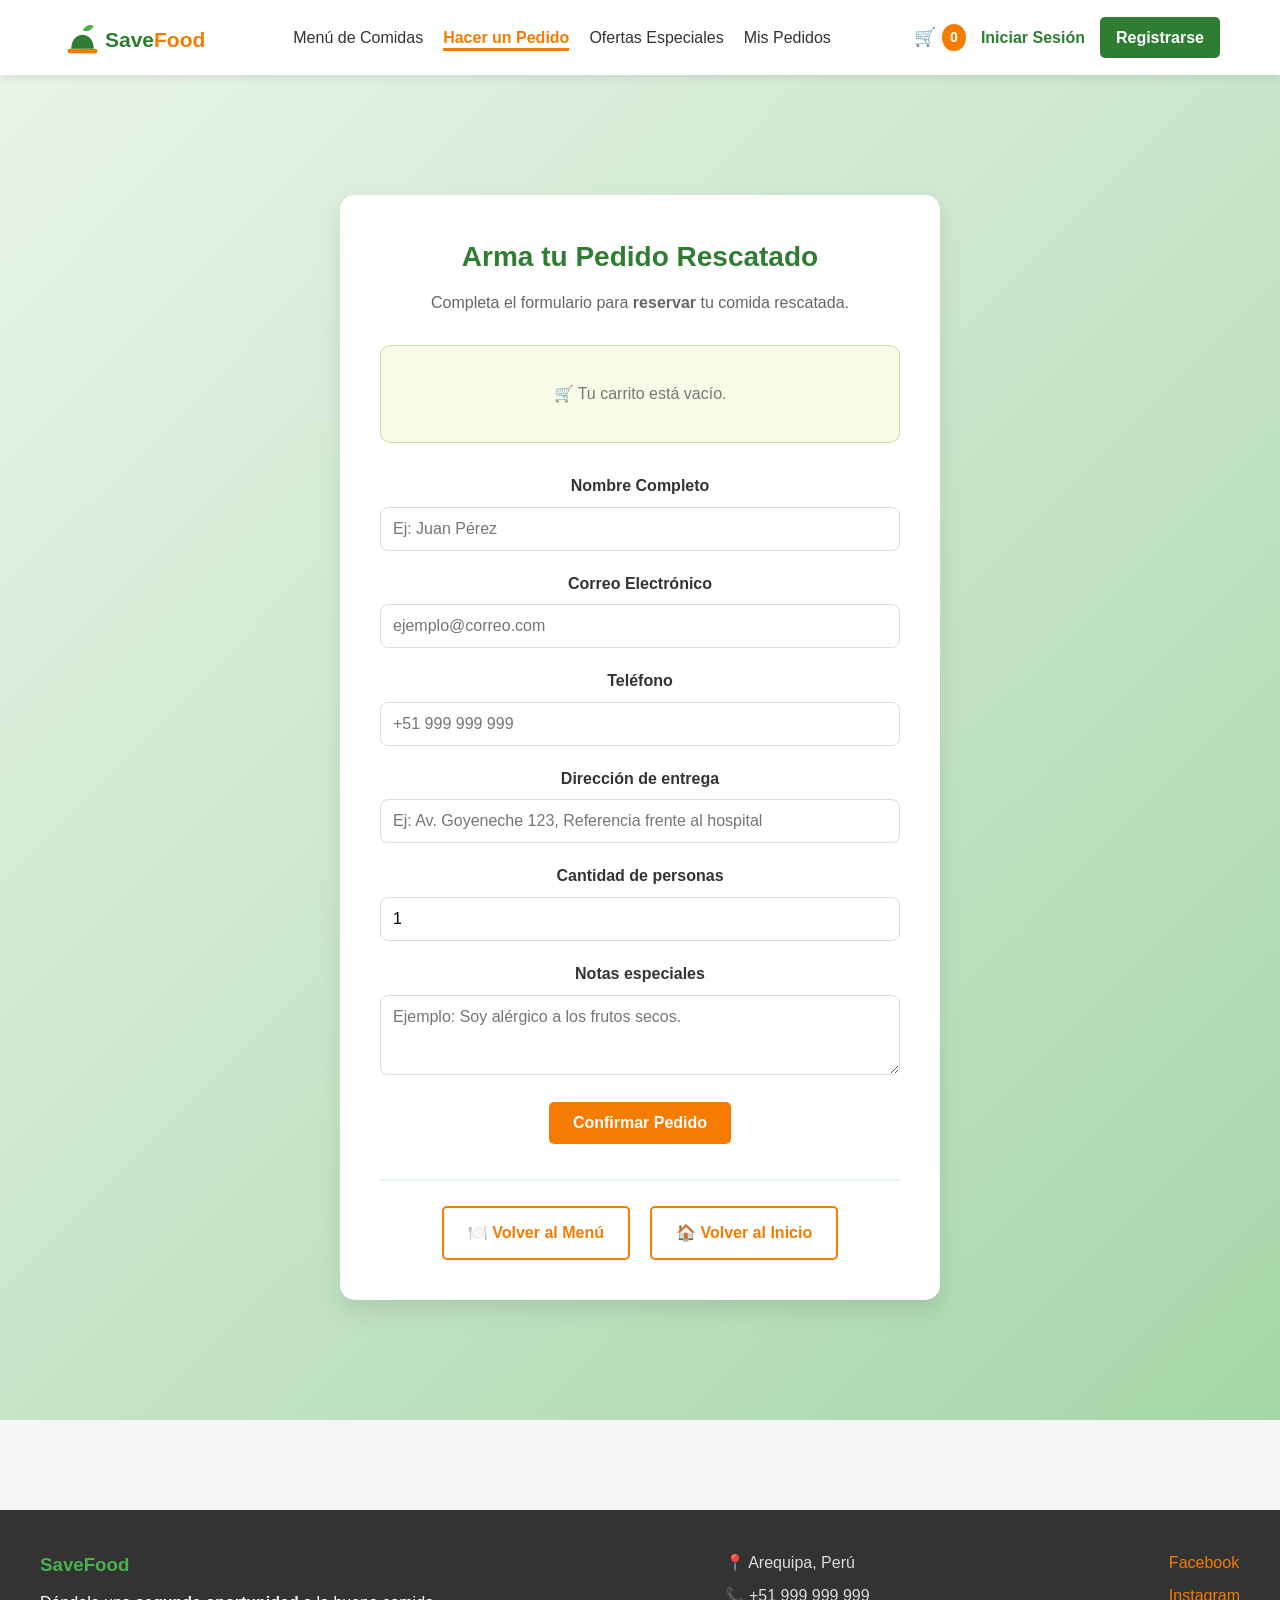
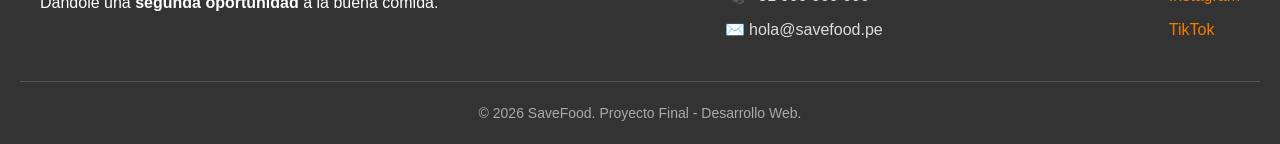
==== commit bbe6daab: "Add files via upload" ====
--- a/form_pedido.html
+++ b/form_pedido.html
@@ -31,6 +31,9 @@
                 </a>
             </div>
 
+            <input type="checkbox" id="menu-check" class="menu-check">
+            <label for="menu-check" class="menu-hamburguesa">☰</label>
+
             <ul class="enlaces-menu">
                 <li><a href="menu.html">Menú de Comidas</a></li>
                 <li><a href="form_pedido.html" class="pagina-activa">Hacer un Pedido</a></li>
@@ -40,9 +43,17 @@
 
             <div class="accesos-usuario">
 
-                <div class="carrito-icono">
-                    🛒
-                    <span id="contador-carrito" class="contador-carrito">0</span>
+                <div class="carrito-contenedor-header">
+                    <div class="carrito-icono" id="icono-carrito" onclick="toggleCarritoDesplegable()">
+                        🛒
+                        <span id="contador-carrito" class="contador-carrito">0</span>
+                    </div>
+
+                    <div id="dropdown-carrito" class="dropdown-carrito" style="display:none;">
+                        <div id="contenido-dropdown">
+                            </div>
+                        <a href="form_pedido.html" class="btn-primario">Ir a Pagar</a>
+                    </div>
                 </div>
 
                 <a href="login.html" class="btn-login">Iniciar Sesión</a>
@@ -102,7 +113,7 @@
                             <input type="text" id="direccion" name="direccion" maxlength="100"
                                    placeholder="Ej: Av. Goyeneche 123, Referencia frente al hospital" required>
                         </div>
-
+                        <!--
                         <div class="form-group">
                             <label for="plato">¿Qué plato te interesa?</label>
                             <select id="plato" name="plato" required>
@@ -112,7 +123,7 @@
                                 <option value="otro">Sorpréndeme</option>
                             </select>
                         </div>
-
+                        -->
                         <div class="form-group">
                             <label for="cantidad">Cantidad de personas</label>
                             <input type="number" id="cantidad" name="cantidad" min="1" max="10" value="1" required>
@@ -176,24 +187,34 @@
 
     </footer>
 
+    <!-- =========================================
+         SESIÓN 11/12/13 - JavaScript del carrito y pedido
+    ========================================= -->
+
     <script src="menu-script.js" defer></script>
 
     <script>
+        // SESIÓN 13 - Esperar a que cargue el DOM para renderizar el carrito
+        /*
         document.addEventListener("DOMContentLoaded", function() {
             renderizarCarrito();
         });
-
+        */
+        // SESIÓN 12 / 13 - Manejar el envío del formulario de pedido
         const pedidoForm = document.getElementById("pedidoForm");
 
         if (pedidoForm) {
-            pedidoForm.addEventListener("submit", function(e) {
+            pedidoForm.addEventListener("submit", async function(e) {
                 e.preventDefault();
 
                 const nombre = document.getElementById("nombre").value.trim();
                 const email = document.getElementById("email").value.trim();
                 const telefono = document.getElementById("telefono").value.trim();
                 const direccion = document.getElementById("direccion").value.trim();
-
+                const cantidad_personas = document.getElementById("cantidad").value || 1;
+                const notas = document.getElementById("notas").value.trim();
+
+                // Validaciones locales
                 if (nombre === "" || email === "" || telefono === "" || direccion === "") {
                     alert("Por favor, complete todos los campos obligatorios.");
                     return;
@@ -204,27 +225,50 @@
                     return;
                 }
 
+                // Obtener ID del usuario logueado (si existe)
+                const id_usuario = sessionStorage.getItem("savefood_id_usuario") || null;
+
+                // Preparar productos para enviar
+                const productos = carrito.map(item => ({
+                    id_producto: item.id_producto || null,
+                    cantidad: item.cantidad,
+                    subtotal: (item.precio * item.cantidad).toFixed(2)
+                }));
+
                 const total = calcularTotalCarrito();
 
-                let mensaje = "¡Pedido confirmado!\n\n";
-                mensaje += "Cliente: " + nombre + "\n";
-                mensaje += "Correo: " + email + "\n";
-                mensaje += "Teléfono: " + telefono + "\n";
-                mensaje += "Dirección: " + direccion + "\n\n";
-                mensaje += "Productos:\n";
-
-                for (let i = 0; i < carrito.length; i++) {
-                    const item = carrito[i];
-                    mensaje += "  - " + item.nombre + " x" + item.cantidad + " = S/ " + (item.precio * item.cantidad).toFixed(2) + "\n";
+                const data = {
+                    id_usuario: id_usuario,
+                    nombre: nombre,
+                    correo: email,
+                    telefono: telefono,
+                    direccion: direccion,
+                    cantidad_personas: cantidad_personas,
+                    notas: notas,
+                    total: total,
+                    productos: productos
+                };
+
+                try {
+                    const response = await fetch("http://localhost:3000/pedido", {
+                        method: "POST",
+                        headers: { "Content-Type": "application/json" },
+                        body: JSON.stringify(data)
+                    });
+                    const result = await response.json();
+
+                    if (result.success) {
+                        alert("¡Pedido guardado correctamente! N° de pedido: " + result.idPedido);
+                        vaciarCarrito();
+                        pedidoForm.reset();
+                        renderizarCarrito();
+                    } else {
+                        alert("Error: " + result.mensaje);
+                    }
+                } catch (error) {
+                    alert("Error al conectar con el servidor. Asegúrate de que Node.js está corriendo.");
+                    console.error(error);
                 }
-
-                mensaje += "\nTotal: S/ " + total;
-
-                alert(mensaje);
-
-                vaciarCarrito();
-                pedidoForm.reset();
-                renderizarCarrito();
             });
         }
     </script>
--- a/styles.css
+++ b/styles.css
@@ -80,6 +80,11 @@
     color: #f57c00;
 }
 
+.menu-check, 
+.menu-hamburguesa {
+    display: none;
+}
+
 /* =========================================
    SESIÓN 02 - Página activa en el menú
    ========================================= */
@@ -92,7 +97,7 @@
 }
 
 /* =========================================
-   SESIÓN 13 - Carrito de compras (icono y contador)
+   SESIÓN 13 - Carrito de compras (icono, contador, dropdown)
    ========================================= */
 
 .carrito-icono {
@@ -102,7 +107,13 @@
     font-size: 18px;
     font-weight: 600;
     color: #2e7d32;
-    cursor: default;
+    cursor: pointer;
+    transition: transform 0.3s ease;
+}
+
+.carrito-icono:hover {
+    cursor: pointer;
+    transform: scale(1.1);
 }
 
 .contador-carrito {
@@ -114,6 +125,53 @@
     font-weight: bold;
     min-width: 22px;
     text-align: center;
+}
+
+.carrito-contenedor-header {
+    position: relative;
+    cursor: pointer;
+}
+
+.dropdown-carrito {
+    position: absolute;
+    top: 45px;
+    right: 0;
+    width: 280px;
+    background: white;
+    border: 1px solid #ddd;
+    box-shadow: 0 10px 25px rgba(0,0,0,0.2);
+    padding: 20px;
+    z-index: 1000;
+    border-radius: 10px;
+    /* PRE-ANIMACION */
+    opacity: 0;
+    visibility: hidden;
+    transform: translateY(-10px);
+    transition: all 0.3s ease; 
+}
+
+/* ANIMACION */
+.dropdown-carrito.mostrar {
+    opacity: 1;
+    visibility: visible;
+    transform: translateY(0);
+}
+
+.dropdown-carrito ul {
+    list-style: none;
+    padding: 0;
+    margin-bottom: 10px;
+}
+
+.dropdown-carrito a.btn-primario {
+    display: block;
+    text-align: center;
+    margin-top: 15px;
+    text-decoration: none;
+    color: white;
+    background-color: #f57c00;
+    padding: 10px;
+    border-radius: 6px;
 }
 
 /* =========================================
@@ -669,11 +727,12 @@
     border-radius: 10px;
     padding: 20px;
     margin-bottom: 30px;
-    display: none;
+    /*display: none;*/
+    animation: fadeInUp 0.6s ease forwards;
 }
 
 .resumen-carrito.visible {
-    display: block;
+    /*display: block;*/
     animation: fadeInUp 0.6s ease forwards;
 }
 
@@ -979,20 +1038,40 @@
 @media (max-width: 768px) {
 
     .navegacion {
+        flex-direction: row;
+        flex-wrap: wrap;
+        padding: 15px 20px;
+    }
+
+    .menu-check {
+        display: none;
+    }
+
+    /* Mostrar el ícono ☰ y estilos del menu hamburguesa */
+    .menu-hamburguesa {
+        display: block;
+        font-size: 28px;
+        color: #2e7d32;
+        cursor: pointer;
+        padding: 5px;
+    }
+
+    /* Ocultamos los menús por defecto en móvil */
+    .enlaces-menu, 
+    .accesos-usuario {
+        display: none;
+        width: 100%;
         flex-direction: column;
+        align-items: center;
         gap: 15px;
-        padding: 15px 10px;
-    }
-
-    .enlaces-menu {
-        flex-wrap: wrap;
-        justify-content: center;
-        gap: 15px;
-    }
-
-    .accesos-usuario {
-        width: 100%;
-        justify-content: center;
+        margin-top: 15px;
+    }
+
+    /* Cuando el checkbox esté marcado (:checked), busca a sus hermanos (~),
+        .enlaces-menu y .accesos-usuario, y muéstralos */
+    .menu-check:checked ~ .enlaces-menu,
+    .menu-check:checked ~ .accesos-usuario {
+        display: flex !important;
     }
 
     .card {
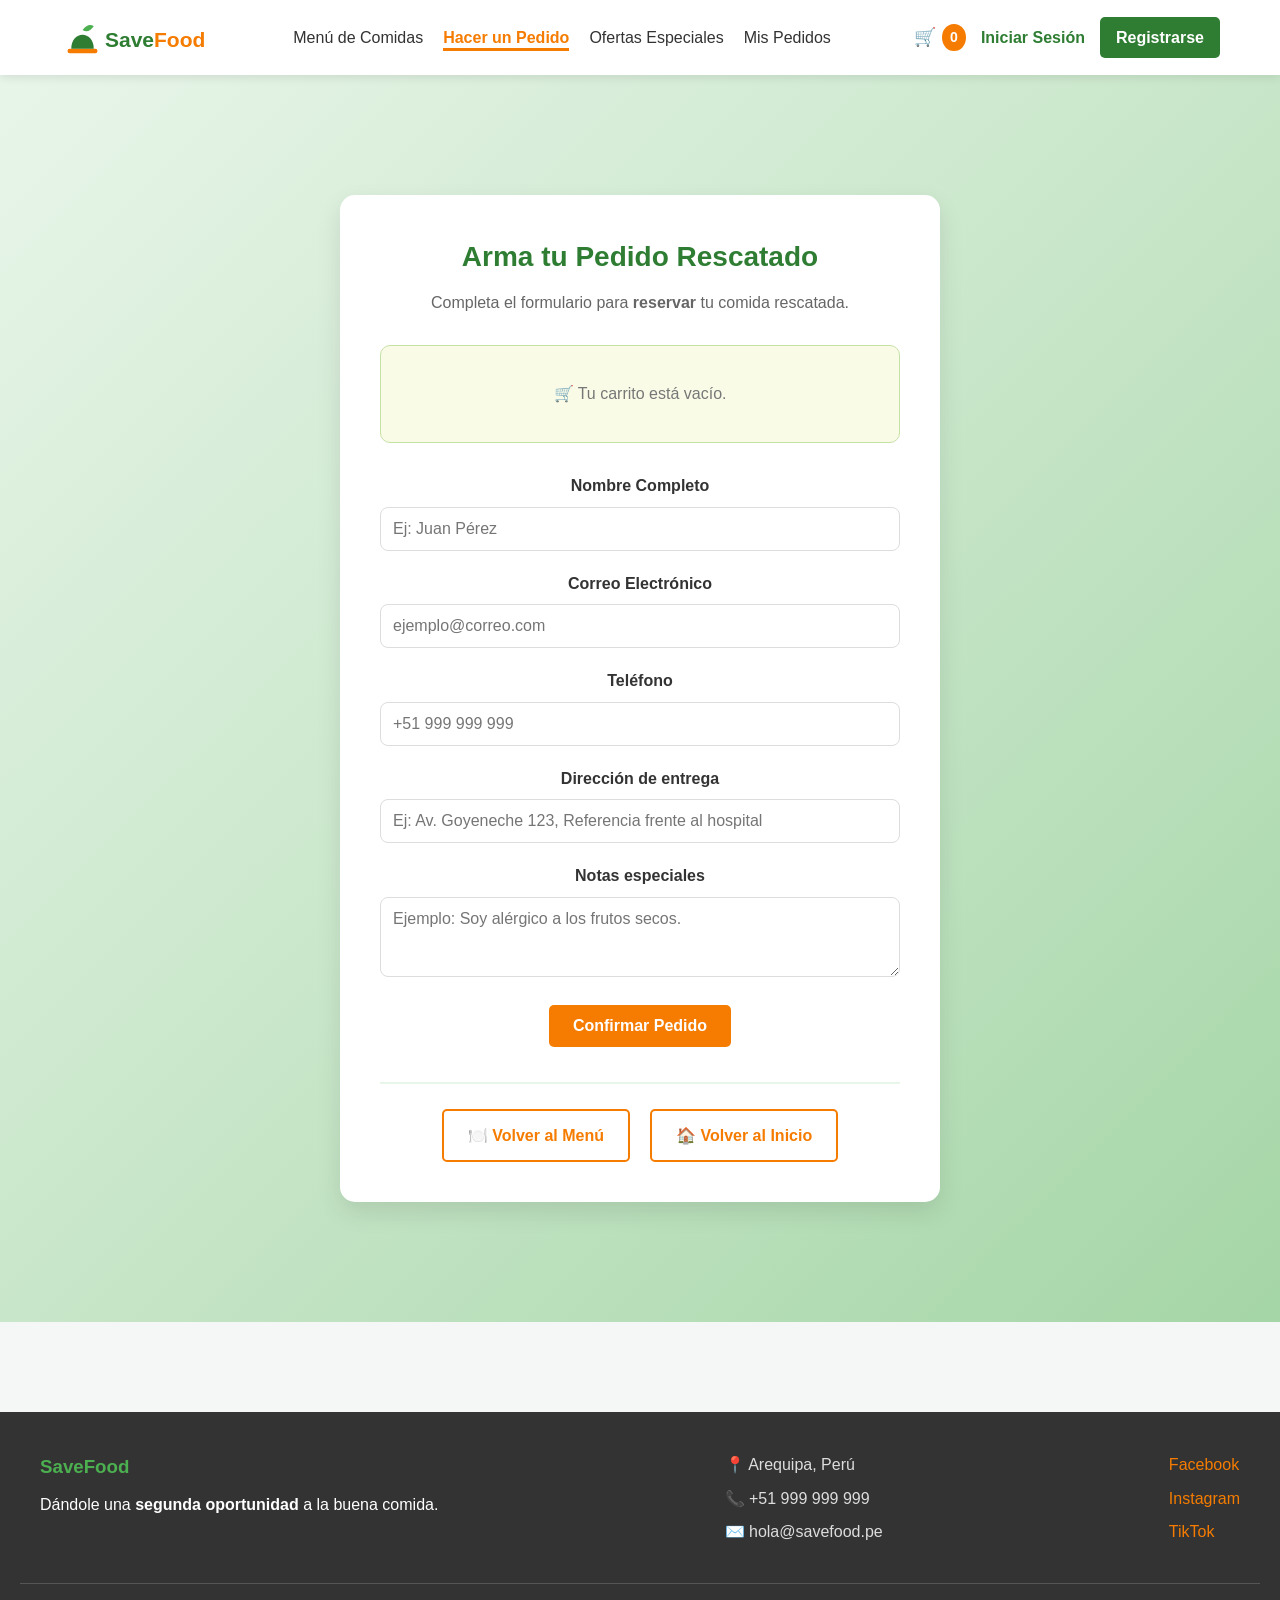
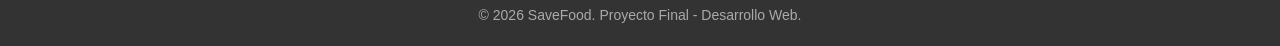
==== commit c6335e0e: "Add files via upload" ====
--- a/form_pedido.html
+++ b/form_pedido.html
@@ -112,21 +112,6 @@
                             <label for="direccion">Dirección de entrega</label>
                             <input type="text" id="direccion" name="direccion" maxlength="100"
                                    placeholder="Ej: Av. Goyeneche 123, Referencia frente al hospital" required>
-                        </div>
-                        <!--
-                        <div class="form-group">
-                            <label for="plato">¿Qué plato te interesa?</label>
-                            <select id="plato" name="plato" required>
-                                <option value="mixto">Menú Mixto de Hoy</option>
-                                <option value="vegano">Opción Vegana</option>
-                                <option value="postre">Postres Salvados</option>
-                                <option value="otro">Sorpréndeme</option>
-                            </select>
-                        </div>
-                        -->
-                        <div class="form-group">
-                            <label for="cantidad">Cantidad de personas</label>
-                            <input type="number" id="cantidad" name="cantidad" min="1" max="10" value="1" required>
                         </div>
 
                         <div class="form-group">
@@ -211,7 +196,6 @@
                 const email = document.getElementById("email").value.trim();
                 const telefono = document.getElementById("telefono").value.trim();
                 const direccion = document.getElementById("direccion").value.trim();
-                const cantidad_personas = document.getElementById("cantidad").value || 1;
                 const notas = document.getElementById("notas").value.trim();
 
                 // Validaciones locales
@@ -243,7 +227,6 @@
                     correo: email,
                     telefono: telefono,
                     direccion: direccion,
-                    cantidad_personas: cantidad_personas,
                     notas: notas,
                     total: total,
                     productos: productos
--- a/styles.css
+++ b/styles.css
@@ -174,6 +174,40 @@
     border-radius: 6px;
 }
 
+/* Estilos para el selector de cantidad */
+.control-cantidad {
+    display: inline-flex;
+    align-items: center;
+    background-color: #f1f1f1;
+    border-radius: 20px;
+    padding: 3px 10px;
+    margin-top: 8px;
+    box-shadow: inset 0 1px 3px rgba(0,0,0,0.1);
+}
+
+.control-cantidad button {
+    background: none;
+    border: none;
+    font-size: 18px;
+    font-weight: bold;
+    color: #e65c00; /* Color naranja de SaveFood */
+    cursor: pointer;
+    padding: 0 12px;
+    outline: none;
+}
+
+.control-cantidad button:hover {
+    color: #bf4c00;
+}
+
+.control-cantidad span {
+    font-size: 16px;
+    font-weight: bold;
+    min-width: 25px;
+    text-align: center;
+    color: #333;
+}
+
 /* =========================================
    SESIÓN 02 - Accesos de usuario
    ========================================= */
@@ -182,6 +216,38 @@
     display: flex;
     gap: 15px;
     align-items: center;
+    flex-wrap: wrap;
+}
+
+.usuario-sesion {
+    display: flex;
+    align-items: center;
+    gap: 10px;
+    padding: 6px 10px;
+    border: 1px solid #d9e8da;
+    border-radius: 999px;
+    background: #f7fbf7;
+    color: #2e7d32;
+    font-weight: 600;
+    font-size: 14px;
+}
+
+.usuario-nombre {
+    color: #1b5e20;
+}
+
+.btn-cerrar-sesion {
+    background: none;
+    border: none;
+    color: #c62828;
+    font-weight: 600;
+    cursor: pointer;
+    padding: 0;
+    font-size: 14px;
+}
+
+.btn-cerrar-sesion:hover {
+    text-decoration: underline;
 }
 
 .btn-login {
@@ -563,22 +629,107 @@
    SESIÓN 03 / SESIÓN 10 - Formularios (Login, Registro, Pedido)
    ========================================= */
 
+.campo-form {
+    margin-bottom: 10px;
+}
+
+.input-con-password {
+    position: relative;
+    display: flex;
+    align-items: center;
+}
+
+.input-con-password input {
+    width: 100%;
+    padding-right: 48px;
+}
+
+.btn-ver-password {
+    position: absolute;
+    right: 8px;
+    top: 50%;
+    transform: translateY(-50%);
+    border: none;
+    background: transparent;
+    cursor: pointer;
+    color: #9ca3af;
+    padding: 4px;
+    border-radius: 6px;
+    line-height: 1;
+    transition: all 0.2s ease;
+    display: flex;
+    align-items: center;
+    justify-content: center;
+}
+
+.btn-ver-password svg {
+    width: 15px;
+    height: 15px;
+}
+
+.btn-ver-password:hover {
+    color: #6b7280;
+    background: transparent;
+}
+
+.mensaje-error {
+    min-height: 18px;
+    margin-top: 4px;
+    color: #d32f2f;
+    font-size: 12.5px;
+    font-weight: 600;
+}
+
+.mensaje-form {
+    margin-top: 12px;
+    padding: 10px 12px;
+    border-radius: 8px;
+    font-size: 14px;
+    font-weight: 600;
+    display: none;
+}
+
+.mensaje-form.mensaje-error {
+    display: block;
+    background: #fdecea;
+    color: #b71c1c;
+    border: 1px solid #f5c2c7;
+}
+
+.mensaje-form.mensaje-ok {
+    display: block;
+    background: #e8f5e9;
+    color: #1b5e20;
+    border: 1px solid #a5d6a7;
+}
+
+.input-error {
+    border-color: #d32f2f !important;
+    box-shadow: 0 0 0 3px rgba(211, 47, 47, 0.12) !important;
+}
+
+.input-ok {
+    border-color: #2e7d32 !important;
+    box-shadow: 0 0 0 3px rgba(46, 125, 50, 0.12) !important;
+}
+
 .contenedor-login {
     min-height: calc(100vh - 90px);
     display: flex;
     justify-content: center;
     align-items: center;
     padding: 40px 20px;
-    background: linear-gradient(135deg, #f1f8e9, #ffffff, #e8f5e9);
+    background: #f7f9f7;
 }
 
 .card-login {
     width: 100%;
     max-width: 470px;
     background: #ffffff;
-    border-radius: 15px;
-    padding: 40px;
-    box-shadow: 0 10px 30px rgba(0, 0, 0, 0.12);
+    border-radius: 18px;
+    padding: 32px;
+    box-shadow: 0 8px 24px rgba(0, 0, 0, 0.06);
+    border: 1px solid #ececec;
     animation: aparecer 0.7s ease;
 }
 
@@ -589,64 +740,75 @@
 .card-login h1 {
     text-align: center;
     color: #2e7d32;
-    margin-bottom: 10px;
-    font-size: 34px;
+    margin-bottom: 8px;
+    font-size: 30px;
+    font-weight: 700;
 }
 
 .card-login p {
     text-align: center;
-    color: #666;
-    margin-bottom: 30px;
-    font-size: 15px;
+    color: #6b7280;
+    margin-bottom: 24px;
+    font-size: 14.5px;
 }
 
 .card-login form {
     display: flex;
     flex-direction: column;
+    gap: 0;
 }
 
 .card-login label {
-    margin-bottom: 8px;
-    margin-top: 15px;
-    font-weight: bold;
-    color: #333;
+    display: block;
+    margin-bottom: 6px;
+    margin-top: 10px;
+    font-weight: 600;
+    color: #374151;
+    font-size: 14px;
 }
 
 .card-login input {
-    padding: 14px;
-    border: 1px solid #cccccc;
-    border-radius: 8px;
-    font-size: 15px;
-    transition: 0.3s;
-    margin-bottom: 6px; /* separación entre inputs */
+    width: 100%;
+    padding: 12px 14px;
+    border: 1px solid #d1d5db;
+    border-radius: 10px;
+    font-size: 14px;
+    transition: all 0.2s ease;
+    margin-bottom: 2px;
+    background: #fbfbfb;
+    display: block;
 }
 
 .card-login input:focus {
     outline: none;
     border-color: #2e7d32;
-    box-shadow: 0 0 8px rgba(46, 125, 50, 0.25);
+    box-shadow: 0 0 0 3px rgba(46, 125, 50, 0.12);
+    background: #ffffff;
 }
 
 .btn-login-form {
-    margin-top: 30px; /* más separación */
-    padding: 15px;
+    margin-top: 22px;
+    padding: 13px 15px;
     background: #2e7d32;
     color: white;
     border: none;
-    border-radius: 8px;
-    font-size: 17px;
-    font-weight: bold;
+    border-radius: 10px;
+    font-size: 15px;
+    font-weight: 600;
     cursor: pointer;
-    transition: 0.3s;
+    transition: all 0.2s ease;
 }
 
 .btn-login-form:hover {
     background: #4caf50;
+    transform: translateY(-1px);
 }
 
 .texto-login {
-    margin-top: 25px;
-    text-align: center;
+    margin-top: 20px;
+    text-align: center;
+    font-size: 14px;
+    color: #6b7280;
 }
 
 .texto-login a {
